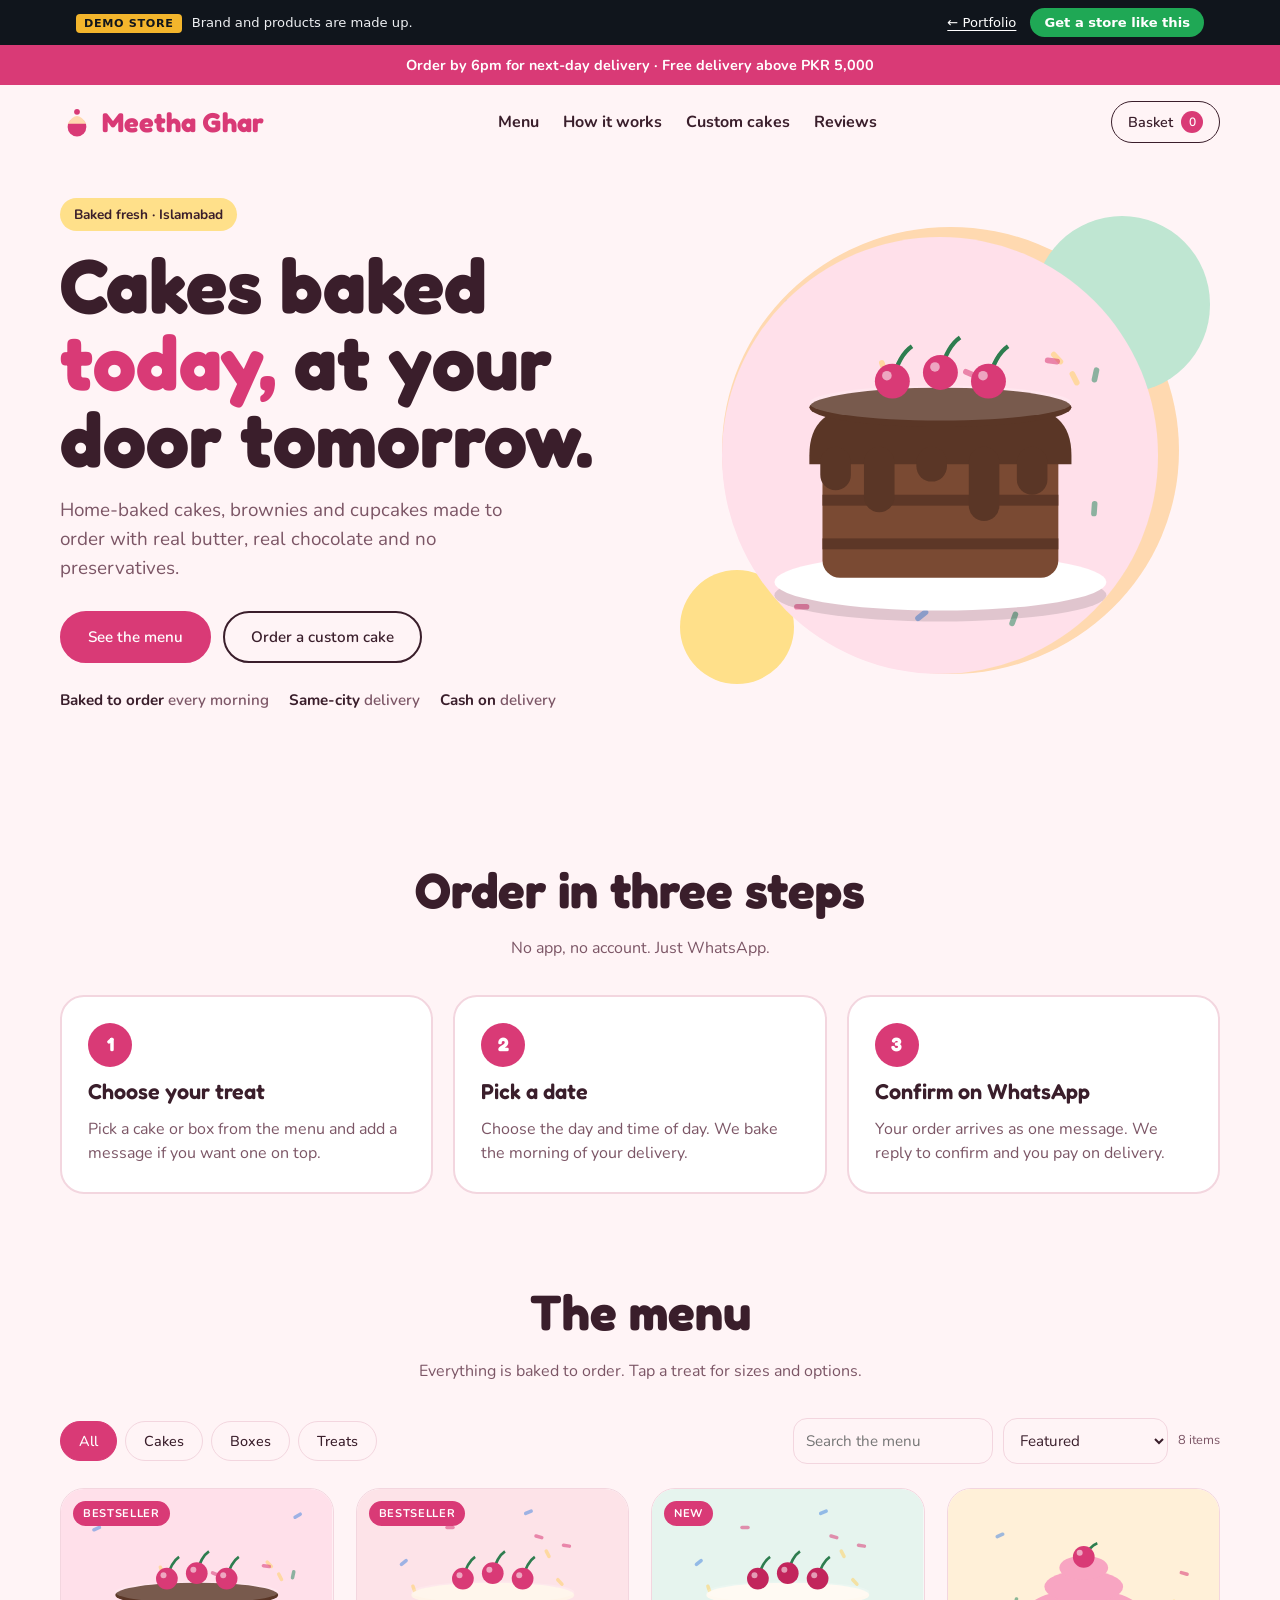
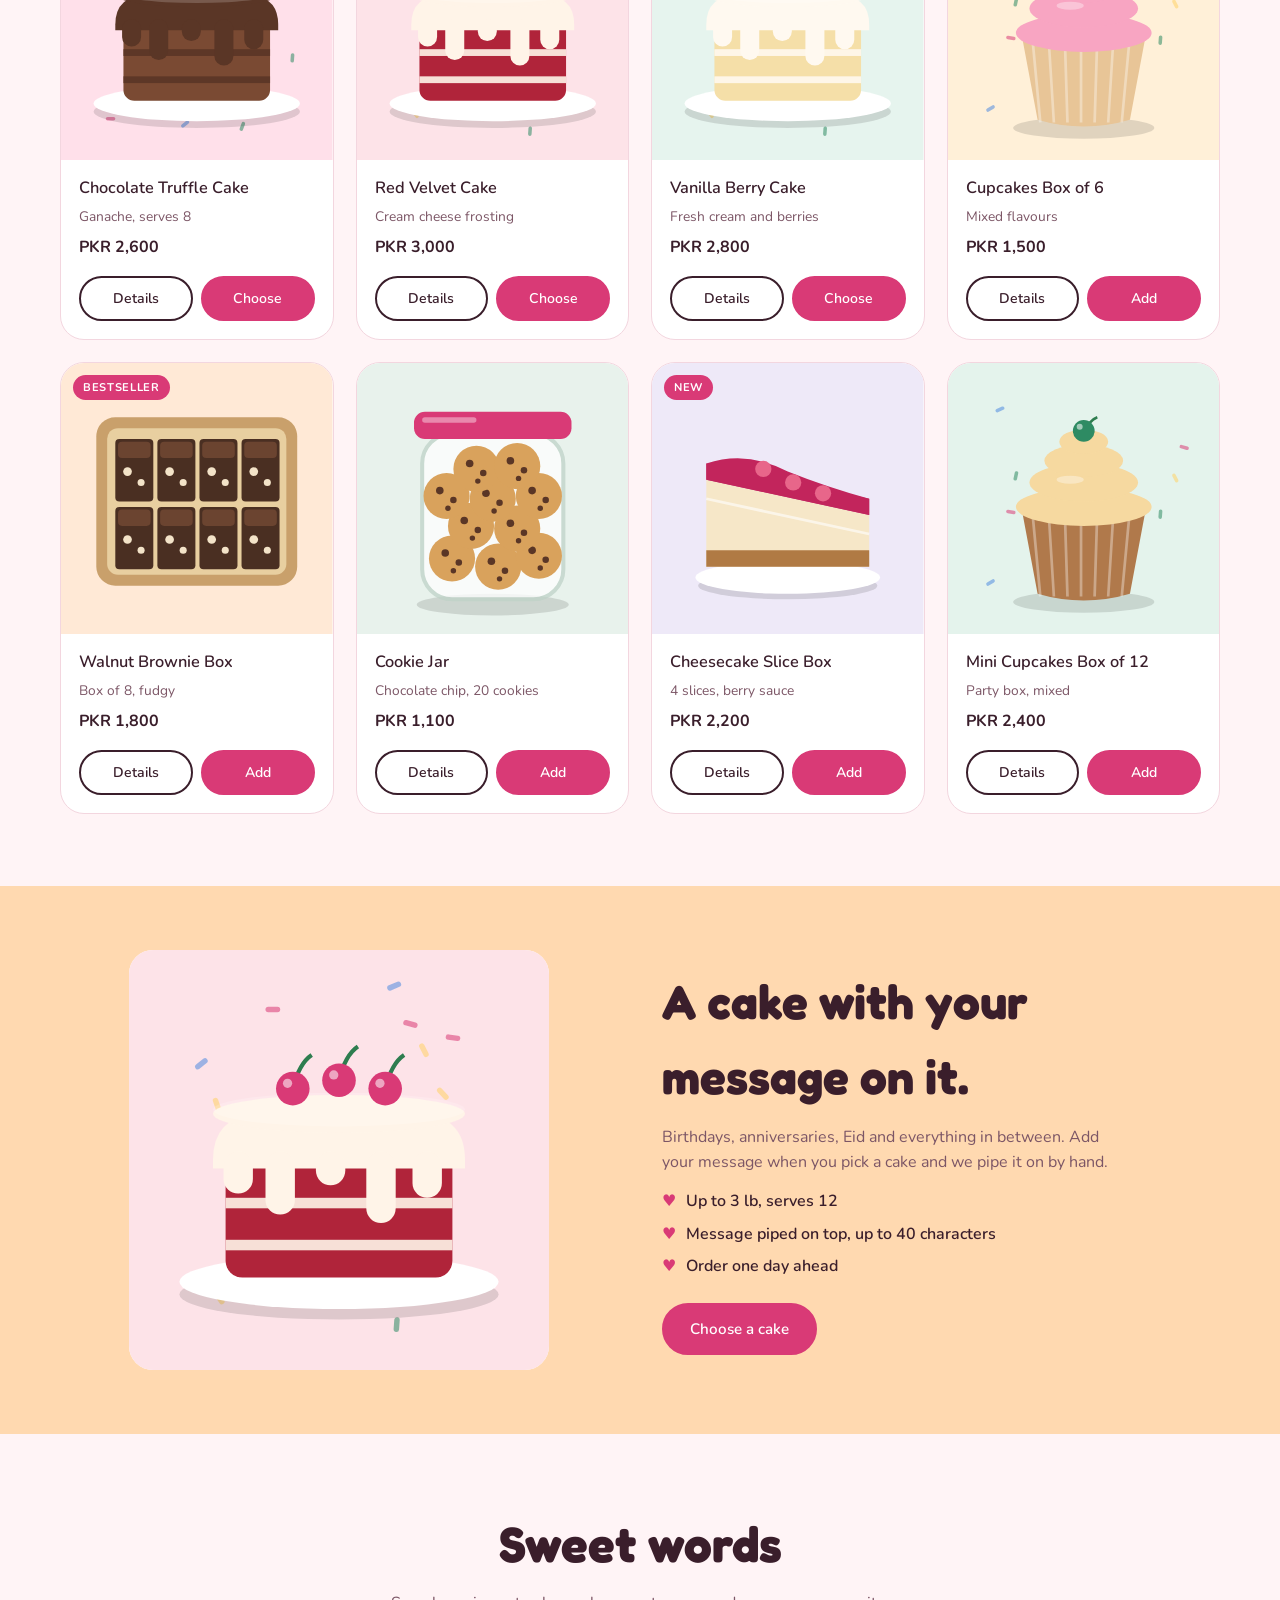
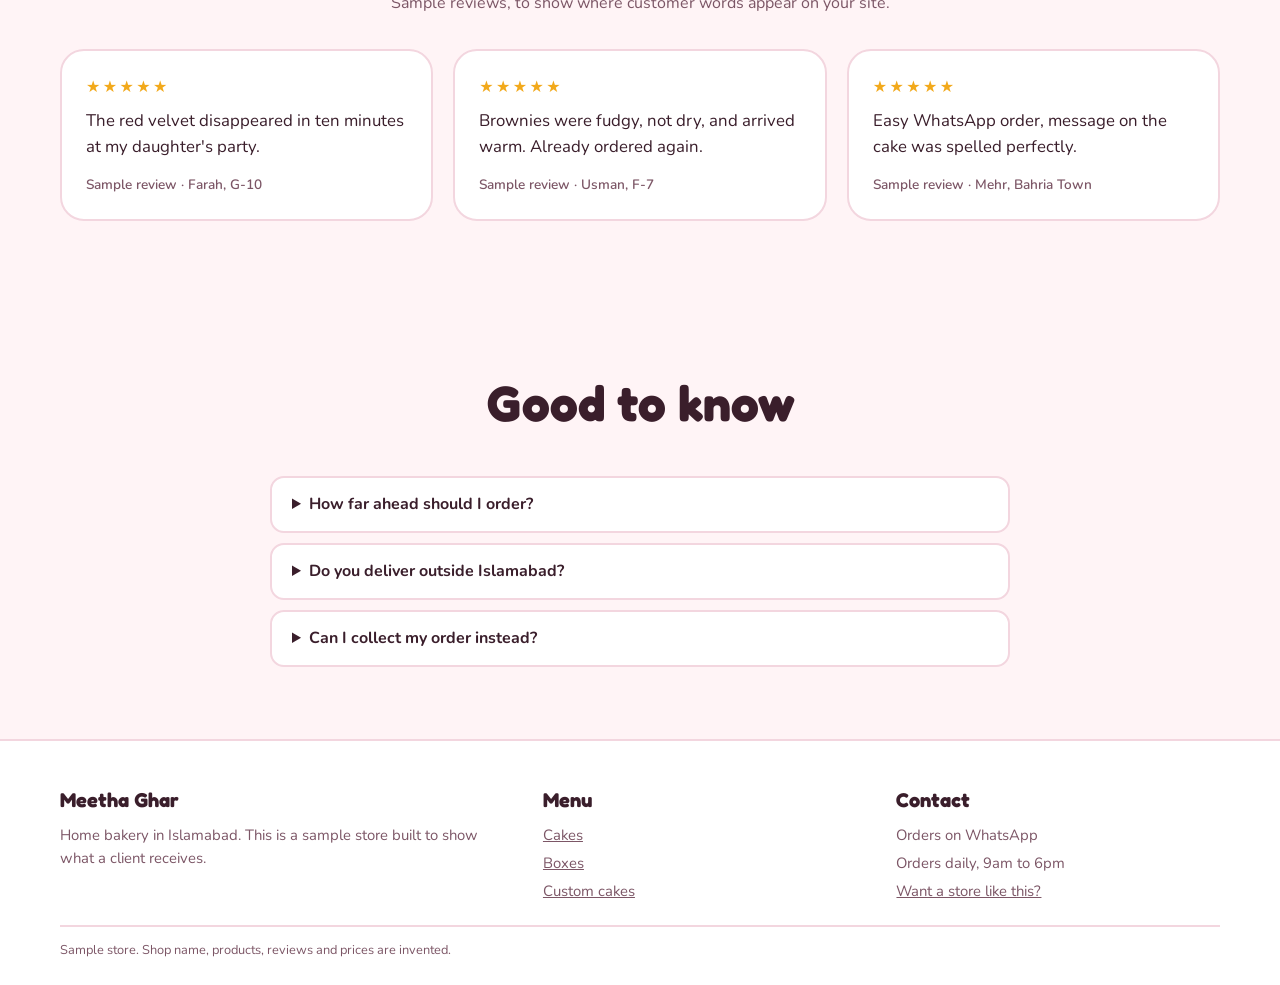
==== meetha-ghar.html @ 7619f39b "add these files" ====
<!doctype html>
<html lang="en">
<head>
<meta charset="utf-8">
<meta name="viewport" content="width=device-width, initial-scale=1, viewport-fit=cover">
<title>Meetha Ghar | Demo store</title>
<link rel="icon" type="image/svg+xml" href="data:image/svg+xml,%3Csvg xmlns='http://www.w3.org/2000/svg' viewBox='0 0 64 64'%3E%3Crect width='64' height='64' rx='32' fill='%23D93A76'/%3E%3Ctext x='32' y='47' text-anchor='middle' font-family='Trebuchet MS,Arial,sans-serif' font-size='44' font-weight='bold' fill='%23FFFFFF'%3EM%3C/text%3E%3Ccircle cx='48' cy='15' r='6' fill='%23FFE08A'/%3E%3C/svg%3E">
<link rel="preconnect" href="https://fonts.googleapis.com">
<link rel="preconnect" href="https://fonts.gstatic.com" crossorigin>
<link rel="stylesheet" href="https://fonts.googleapis.com/css2?family=Fredoka:wght@500;600;700&family=Nunito:wght@400;600;700&display=swap">
<style>
/* Layout: playful home-bakery site. Soft blobs behind a big illustrated cake, a three-step ordering strip, menu grid, custom-cake band, reviews. Everything rounded. */
:root{
  --bg:#FFF4F6;--surface:#FFFFFF;--ink:#3A1E2B;--muted:#7C5666;--line:#F3D6DF;--accent:#D93A76;--on-accent:#FFFFFF;
  --peach:#FFD9B0;--mint:#BFE6D2;--sun:#FFE08A;
  --radius:24px;--radius-btn:999px;--radius-in:14px;
  --font-display:"Fredoka","Trebuchet MS",system-ui,sans-serif;--font-body:"Nunito","Segoe UI",system-ui,sans-serif;
}
@media(prefers-color-scheme:dark){:root:not([data-theme="light"]){--bg:#1D1117;--surface:#2A1922;--ink:#FBEAF0;--muted:#C9A3B2;--line:#442B37;--accent:#FF6FA0;--on-accent:#2A0E1A;--peach:#4A3326;--mint:#24443A;--sun:#4C4220;color-scheme:dark}}
:root[data-theme="dark"]{--bg:#1D1117;--surface:#2A1922;--ink:#FBEAF0;--muted:#C9A3B2;--line:#442B37;--accent:#FF6FA0;--on-accent:#2A0E1A;--peach:#4A3326;--mint:#24443A;--sun:#4C4220;color-scheme:dark}
*{box-sizing:border-box}
html{scroll-behavior:smooth}
body{margin:0;background:var(--bg);color:var(--ink);font-family:var(--font-body);font-size:16px;line-height:1.55;padding-block:0}
.pad{padding-left:max(16px,env(safe-area-inset-left,0px));padding-right:max(16px,env(safe-area-inset-right,0px))}
.wrap{max-width:1160px;margin:0 auto}
a{color:inherit}
button{font-family:inherit}
h1,h2,h3,h4,p{margin:0}
h1,h2,h3{font-family:var(--font-display);text-wrap:balance}
:focus-visible{outline:3px solid var(--accent);outline-offset:2px}
.btn{display:inline-flex;align-items:center;justify-content:center;gap:8px;padding:14px 26px;border-radius:var(--radius-btn);background:var(--accent);color:var(--on-accent);border:2px solid var(--accent);font:600 .95rem var(--font-body);cursor:pointer;text-decoration:none;transition:transform .15s,filter .15s;text-align:center}
.btn:hover{transform:translateY(-2px);filter:brightness(1.08)}
.btn.ghost{background:transparent;color:var(--ink);border-color:var(--ink)}
.btn[aria-disabled=true]{opacity:.45;pointer-events:none}
.cartbtn{position:relative;display:inline-flex;align-items:center;gap:8px;background:transparent;color:var(--ink);border:1.5px solid var(--ink);border-radius:var(--radius-btn);padding:9px 16px;font:600 .9rem var(--font-body);cursor:pointer}
.cartbtn .cartcount{background:var(--accent);color:var(--on-accent);border-radius:999px;min-width:22px;height:22px;display:inline-grid;place-items:center;font-size:.75rem;padding:0 6px}
.toolbar{display:flex;gap:14px;flex-wrap:wrap;align-items:center;justify-content:space-between;margin-bottom:24px}
.chips{display:flex;gap:8px;flex-wrap:wrap}
.chip{padding:9px 18px;border-radius:999px;border:1px solid var(--line);background:transparent;color:var(--ink);cursor:pointer;font-size:.9rem;font-weight:500}
.chip[aria-pressed=true]{background:var(--accent);color:var(--on-accent);border-color:var(--accent)}
.tools{display:flex;gap:10px;flex-wrap:wrap}
.tools input,.tools select,.field input,.field textarea,.field select{font:400 .95rem var(--font-body);padding:11px 12px;border:1px solid var(--line);border-radius:var(--radius-in);background:var(--bg);color:var(--ink);width:100%}
.tools input{width:200px;max-width:100%}.tools select{width:auto}
.grid{display:grid;grid-template-columns:repeat(auto-fill,minmax(235px,1fr));gap:22px}
.card{background:var(--surface);border:1px solid var(--line);border-radius:var(--radius);overflow:hidden;display:flex;flex-direction:column;min-width:0;transition:transform .2s,box-shadow .2s;position:relative}
.card:hover{transform:translateY(-4px);box-shadow:0 20px 38px -24px rgba(0,0,0,.55)}
.card .art{display:block;width:100%;aspect-ratio:1/1;border:0;padding:0;background:none;cursor:pointer;overflow:hidden}
.card .art svg{display:block;width:100%;height:100%;transition:transform .35s}
.card:hover .art svg{transform:scale(1.04)}
.card .tag{position:absolute;top:12px;left:12px;background:var(--accent);color:var(--on-accent);font-size:.7rem;font-weight:700;letter-spacing:.06em;text-transform:uppercase;padding:4px 10px;border-radius:999px}
.card .info{padding:16px 18px 18px;display:grid;gap:4px;flex:1;align-content:start}
.card .nm{font-weight:600;font-size:1.02rem}
.card .ds{color:var(--muted);font-size:.86rem}
.card .pr{font-weight:700;margin-top:4px}
.card .acts{display:flex;gap:8px;margin-top:12px}
.card .acts .btn{padding:11px 12px;font-size:.88rem;flex:1}
.noresult{grid-column:1/-1;padding:40px 0;color:var(--muted);text-align:center}
#backdrop{position:fixed;inset:0;background:rgba(0,0,0,.6);opacity:0;pointer-events:none;transition:opacity .2s;z-index:50}
#backdrop.open{opacity:1;pointer-events:auto}
#drawer{position:fixed;top:0;right:0;bottom:0;width:min(450px,100%);background:var(--surface);color:var(--ink);transform:translateX(105%);transition:transform .28s,visibility 0s linear .28s;z-index:60;display:flex;flex-direction:column;padding-top:env(safe-area-inset-top,0px);padding-bottom:env(safe-area-inset-bottom,0px);padding-right:env(safe-area-inset-right,0px);visibility:hidden}
#drawer.open{transform:none;visibility:visible;transition:transform .28s,visibility 0s;box-shadow:-20px 0 50px -20px rgba(0,0,0,.5)}
.dhead{display:flex;justify-content:space-between;align-items:center;padding:18px 22px;border-bottom:1px solid var(--line)}
.dhead h2{font-size:1.4rem}
.x{width:38px;height:38px;border-radius:50%;border:1px solid var(--line);background:transparent;color:var(--ink);font-size:1.3rem;line-height:1;cursor:pointer}
.dbody{flex:1;overflow:auto;padding:18px 22px;display:grid;gap:16px;align-content:start}
.ln{display:grid;grid-template-columns:64px 1fr auto;gap:12px;align-items:center}
.ln .th{width:64px;height:64px;border-radius:var(--radius-in);overflow:hidden}
.ln .th svg{width:100%;height:100%;display:block}
.ln .t{font-weight:600;font-size:.95rem}
.ln .o{color:var(--muted);font-size:.8rem}
.ln .pp{font-weight:700;font-size:.92rem;text-align:right}
.qty{display:inline-flex;align-items:center;gap:8px;margin-top:6px}
.qty button{width:28px;height:28px;border-radius:50%;border:1px solid var(--line);background:transparent;color:var(--ink);cursor:pointer;font-weight:700}
.rm{background:none;border:0;color:var(--muted);font-size:.78rem;cursor:pointer;text-decoration:underline;margin-top:4px;padding:0}
.emptycart{color:var(--muted);padding:20px 0}
.sums{border-top:1px solid var(--line);padding-top:12px;display:grid;gap:6px;font-size:.95rem}
.sums div{display:flex;justify-content:space-between}
.sums .tot{font-weight:700;font-size:1.1rem;border-top:1px solid var(--line);padding-top:8px;margin-top:4px}
#co{display:grid;gap:12px}
.field{display:grid;gap:4px}
.field label{font-size:.8rem;color:var(--muted)}
details.slipbox{border:1px dashed var(--line);border-radius:var(--radius-in);padding:10px 12px}
details.slipbox summary{cursor:pointer;font-size:.88rem;font-weight:600}
details.slipbox pre{margin:10px 0 0;white-space:pre-wrap;overflow-wrap:anywhere;font:.8rem/1.6 ui-monospace,Menlo,Consolas,monospace;color:var(--muted)}
.dfoot{padding:14px 22px 20px;border-top:1px solid var(--line);display:grid;gap:8px}
.hint{font-size:.8rem;color:var(--muted)}
#modal{position:fixed;inset:0;display:none;place-items:center;z-index:70;padding:16px}
#modal.open{display:grid}
.mbox{background:var(--surface);color:var(--ink);border-radius:var(--radius);max-width:880px;width:100%;max-height:92vh;overflow:auto;display:grid;grid-template-columns:1fr 1fr;position:relative}
.mbox .mart{aspect-ratio:1/1;max-width:100%}
.mbox .mart svg{display:block;width:100%;height:100%}
.mbox .mtxt{padding:30px 28px;display:grid;gap:14px;align-content:start;min-width:0}
.mbox h3{font-size:1.8rem;line-height:1.1}
.mbox .mp{font-size:1.4rem;font-weight:700}
.mbox .md{color:var(--muted)}
.mbox ul{margin:0;padding-left:18px;color:var(--muted);font-size:.92rem;display:grid;gap:4px}
.mbox .mx{position:absolute;top:12px;right:12px;background:var(--surface)}
.mq{display:flex;gap:12px;align-items:center}
@media(max-width:720px){.mbox{grid-template-columns:1fr}.mbox .mtxt{padding:22px 20px}}
#toast{position:fixed;left:50%;bottom:calc(22px + env(safe-area-inset-bottom,0px));transform:translate(-50%,20px);background:var(--ink);color:var(--bg);padding:11px 20px;border-radius:999px;opacity:0;transition:.25s;z-index:80;pointer-events:none;font-size:.92rem;max-width:90vw;text-align:center}
#toast.show{opacity:1;transform:translate(-50%,0)}
@media(prefers-reduced-motion:reduce){*{transition:none!important;scroll-behavior:auto!important}}
@media(max-width:640px){
.hide-m{display:none!important}
.sec{padding-block:36px!important}
.grid{grid-template-columns:repeat(2,1fr);gap:12px}
.card .ds{display:none}
.card .info{padding:10px 12px 12px}
.card .nm{font-size:.92rem}
.card .pr{font-size:.92rem}
.card .acts .btn.ghost{display:none}
.card .acts{margin-top:8px}
.card .acts .btn{padding:9px;font-size:.85rem}
.card .tag{top:8px;left:8px;font-size:.62rem;padding:3px 8px}
.toolbar{margin-bottom:16px;gap:10px}
.tools{width:100%}.tools input{flex:1;width:auto}.tools select{max-width:46%}.tools #rcount{display:none}
.chips{flex-wrap:nowrap;overflow-x:auto;max-width:100%;padding-bottom:4px}
.chip{white-space:nowrap;padding:8px 14px}
.cartbtn{padding:8px 12px}
}
/* ---- v2 additions ---- */
.demobar{background:#10151C;color:#EDEFF2;font:500 .82rem/1.3 system-ui,-apple-system,"Segoe UI",sans-serif}
.demobar .in{max-width:1160px;margin:0 auto;display:flex;gap:8px 16px;align-items:center;justify-content:space-between;padding:8px max(16px,env(safe-area-inset-right,0px)) 8px max(16px,env(safe-area-inset-left,0px))}
.demobar b{letter-spacing:.06em;text-transform:uppercase;font-size:.7rem;background:#F3B52C;color:#10151C;padding:3px 8px;border-radius:4px;margin-right:10px}
.demobar .r{display:flex;gap:14px;align-items:center}
.demobar a{color:#fff;text-underline-offset:3px;white-space:nowrap}
.demobar a.get{background:#1FA855;text-decoration:none;padding:6px 14px;border-radius:999px;font-weight:700}
.opts{display:flex;flex-wrap:wrap;gap:8px}
.opt{padding:9px 14px;border-radius:var(--radius-btn,999px);border:1.5px solid var(--line);background:transparent;color:var(--ink);cursor:pointer;font:600 .9rem var(--font-body);display:inline-flex;flex-direction:column;align-items:flex-start;line-height:1.25;text-align:left}
.opt small{font-weight:500;color:var(--muted);font-size:.74rem}
.opt[aria-checked=true]{border-color:var(--accent);background:var(--accent);color:var(--on-accent)}
.opt[aria-checked=true] small{color:inherit;opacity:.85}
.fl{font-size:.8rem;color:var(--muted);display:block;margin-bottom:6px}
.prog{font-size:.85rem;color:var(--muted);margin:0}
.prog b{color:var(--ink)}
.obar{display:none;position:fixed;left:0;right:0;bottom:0;z-index:40;align-items:center;justify-content:space-between;gap:12px;padding:14px max(16px,env(safe-area-inset-right,0px)) calc(14px + env(safe-area-inset-bottom,0px)) max(16px,env(safe-area-inset-left,0px));background:var(--accent);color:var(--on-accent);border:0;font:700 1rem var(--font-body);cursor:pointer;box-shadow:0 -10px 30px -12px rgba(0,0,0,.45)}
body.ov-open .obar{display:none!important}
.dfoot .btn.ghost{padding:11px}
@media(max-width:900px){.obar.on{display:flex}body.has-bar{padding-bottom:calc(74px + env(safe-area-inset-bottom,0px))}}
@media(max-width:720px){#modal{align-items:end;padding:0}.mbox{border-radius:var(--radius) var(--radius) 0 0;max-height:92vh}.mbox .mart{aspect-ratio:16/10;overflow:hidden}.mbox h3{font-size:1.5rem}.demobar{font-size:.78rem}.demobar b{margin-right:0}}

.promo{background:var(--accent);color:var(--on-accent);text-align:center;font-weight:700;font-size:.9rem;padding:9px 12px}
.top{display:flex;justify-content:space-between;align-items:center;gap:16px;padding-block:16px;flex-wrap:wrap}
.logo{font-family:var(--font-display);font-weight:700;font-size:1.7rem;color:var(--accent);display:flex;align-items:center;gap:8px}
.logo svg{width:34px;height:34px}
.top nav{display:flex;gap:24px;font-weight:700}
.top nav a{text-decoration:none}.top nav a:hover{color:var(--accent)}
.hero{display:grid;grid-template-columns:1fr 1fr;gap:40px;align-items:center;padding-block:36px 64px}
.hero>*{min-width:0}
.badge{display:inline-block;background:var(--sun);color:#3A1E2B;font-weight:700;font-size:.85rem;padding:6px 14px;border-radius:999px}
.hero h1{font-size:clamp(2.6rem,6.6vw,4.8rem);line-height:1;font-weight:700;margin:16px 0 18px}
.hero h1 span{color:var(--accent)}
.hero p.lead{font-size:1.18rem;color:var(--muted);max-width:44ch}
.hero .cta{display:flex;gap:12px;flex-wrap:wrap;margin-top:28px}
.hero .meta{display:flex;gap:20px;flex-wrap:wrap;margin-top:26px;color:var(--muted);font-weight:600;font-size:.95rem}
.hero .meta b{color:var(--ink)}
.stage{position:relative;aspect-ratio:1/1;max-width:520px;margin-inline:auto;width:100%}
.stage .blob{position:absolute;border-radius:50%}
.stage .b1{inset:6% 4% 8% 8%;background:var(--peach)}
.stage .b2{width:34%;height:34%;right:-2%;top:4%;background:var(--mint)}
.stage .b3{width:22%;height:22%;left:0;bottom:6%;background:var(--sun)}
.stage .cake{position:absolute;inset:8%;border-radius:50%;overflow:hidden}
.stage .cake svg{width:100%;height:100%;display:block}
.steps{display:grid;grid-template-columns:repeat(3,1fr);gap:20px}
.step{background:var(--surface);border:2px solid var(--line);border-radius:var(--radius);padding:26px;display:grid;gap:8px;align-content:start}
.step .n{width:44px;height:44px;border-radius:50%;background:var(--accent);color:var(--on-accent);display:grid;place-items:center;font-family:var(--font-display);font-weight:700;font-size:1.2rem}
.step h3{font-size:1.35rem;font-weight:600}.step p{color:var(--muted)}
.sec{padding-block:72px}
.hd{text-align:center;margin-bottom:34px}
.hd h2{font-size:clamp(2rem,4.6vw,3.1rem);font-weight:700}
.hd p{color:var(--muted);margin-top:8px}
.custom{background:var(--peach)}
.custom .wrap{display:grid;grid-template-columns:1fr 1fr;gap:44px;align-items:center;padding-block:64px}
.custom .wrap>*{min-width:0}
.custom .pic{border-radius:var(--radius);overflow:hidden;aspect-ratio:1/1;max-width:420px;background:var(--surface);justify-self:center;width:100%}
.custom .pic svg{width:100%;height:100%;display:block}
.custom h2{font-size:clamp(2rem,4.4vw,3rem);font-weight:700;margin-bottom:12px}
.custom p{color:var(--muted);margin-bottom:10px;max-width:46ch}
.custom ul{list-style:none;padding:0;margin:14px 0 24px;display:grid;gap:8px;font-weight:600}
.custom li::before{content:"\2665";color:var(--accent);margin-right:10px}
.rev{display:grid;grid-template-columns:repeat(3,1fr);gap:20px}
.rev figure{margin:0;background:var(--surface);border:2px solid var(--line);border-radius:var(--radius);padding:24px}
.rev .st{color:#F2A91B;letter-spacing:.15em;margin-bottom:8px}
.rev blockquote{margin:0 0 14px;font-size:1.05rem}
.rev figcaption{font-size:.85rem;color:var(--muted);font-weight:600}
.faq{max-width:740px;margin-inline:auto;display:grid;gap:10px}
details.q{background:var(--surface);border:2px solid var(--line);border-radius:var(--radius-in);padding:14px 20px}
details.q summary{cursor:pointer;font-weight:700}
details.q p{color:var(--muted);margin-top:8px}
footer{background:var(--surface);border-top:2px solid var(--line);padding-block:44px 24px;color:var(--muted);font-size:.93rem}
footer .g{display:grid;grid-template-columns:1.4fr 1fr 1fr;gap:30px;margin-bottom:22px}
footer h4{font-family:var(--font-display);font-size:1.25rem;color:var(--ink);margin-bottom:8px}
footer ul{list-style:none;padding:0;margin:0;display:grid;gap:5px}
footer .tiny{font-size:.8rem;border-top:2px solid var(--line);padding-top:14px}
@media(max-width:900px){.hero,.custom .wrap{grid-template-columns:1fr}.steps,.rev,footer .g{grid-template-columns:1fr}.top nav{display:none}}
/*MOBILE*/@media(max-width:640px){.hero{padding-block:12px 28px;gap:18px}.hero h1{font-size:2.6rem;margin:12px 0 16px}.stage{max-width:280px}.hd{margin-bottom:20px}.hd h2{font-size:1.8rem}.hd p{display:none}.promo{font-size:.78rem}.top{padding-block:10px}footer{padding-block:22px}}
</style>
</head>
<body>
<div class="demobar"><div class="in"><span><b>Demo store</b><span class="hide-m">Brand and products are made up.</span></span><span class="r"><a href="index.html">&larr; Portfolio</a><a class="get" href="https://wa.me/923293997234?text=Assalam%20o%20Alaikum%20Subash%2C%20I%20saw%20your%20demo%20store.%20I%20want%20an%20order-ready%20store." target="_blank" rel="noopener">Get a store like this</a></span></div></div>
<div class="promo pad">Order by 6pm for next-day delivery &middot; Free delivery above PKR 5,000</div>
<header class="pad"><div class="wrap top">
  <div class="logo"><svg viewBox="0 0 40 40" aria-hidden="true"><circle cx="20" cy="26" r="11" fill="#D93A76"/><path d="M9 22 Q20 4 31 22 Z" fill="#FFD9B0"/><circle cx="20" cy="8" r="3.4" fill="#D93A76"/></svg>Meetha Ghar</div>
  <nav aria-label="Main"><a href="#menu">Menu</a><a href="#how">How it works</a><a href="#custom">Custom cakes</a><a href="#reviews">Reviews</a></nav>
  <button class="cartbtn" type="button" data-cart-open>Basket <span class="cartcount">0</span></button>
</div></header>

<div class="pad"><div class="wrap hero">
  <div>
    <span class="badge">Baked fresh &middot; Islamabad</span>
    <h1>Cakes baked <span>today,</span> at your door tomorrow.</h1>
    <p class="lead hide-m">Home-baked cakes, brownies and cupcakes made to order with real butter, real chocolate and no preservatives.</p>
    <div class="cta"><a class="btn" href="#menu">See the menu</a><a class="btn ghost hide-m" href="#custom">Order a custom cake</a></div>
    <div class="meta hide-m"><span><b>Baked to order</b> every morning</span><span><b>Same-city</b> delivery</span><span><b>Cash on</b> delivery</span></div>
  </div>
  <div class="stage" aria-hidden="true"><div class="blob b1"></div><div class="blob b2"></div><div class="blob b3"></div><div class="cake" id="heroArt"></div></div>
</div></div>

<section class="sec pad hide-m" id="how"><div class="wrap">
  <div class="hd"><h2>Order in three steps</h2><p>No app, no account. Just WhatsApp.</p></div>
  <div class="steps">
    <div class="step"><div class="n">1</div><h3>Choose your treat</h3><p>Pick a cake or box from the menu and add a message if you want one on top.</p></div>
    <div class="step"><div class="n">2</div><h3>Pick a date</h3><p>Choose the day and time of day. We bake the morning of your delivery.</p></div>
    <div class="step"><div class="n">3</div><h3>Confirm on WhatsApp</h3><p>Your order arrives as one message. We reply to confirm and you pay on delivery.</p></div>
  </div>
</div></section>

<section class="sec pad" id="menu" style="padding-top:8px"><div class="wrap">
  <div class="hd"><h2>The menu</h2><p>Everything is baked to order. Tap a treat for sizes and options.</p></div>
  <div class="toolbar">
    <div class="chips" id="cats" role="group" aria-label="Categories"></div>
    <div class="tools"><input id="q" type="search" placeholder="Search the menu" aria-label="Search"><select id="sort" aria-label="Sort"><option value="featured">Featured</option><option value="low">Price: low to high</option><option value="high">Price: high to low</option><option value="name">Name</option></select><span id="rcount" class="hint" style="align-self:center"></span></div>
  </div>
  <div class="grid" id="grid"></div>
</div></section>

<div class="custom pad hide-m" id="custom"><div class="wrap">
  <div class="pic" id="customArt" aria-hidden="true"></div>
  <div>
    <h2>A cake with your message on it.</h2>
    <p>Birthdays, anniversaries, Eid and everything in between. Add your message when you pick a cake and we pipe it on by hand.</p>
    <ul><li>Up to 3 lb, serves 12</li><li>Message piped on top, up to 40 characters</li><li>Order one day ahead</li></ul>
    <button class="btn" type="button" data-filter="Cakes">Choose a cake</button>
  </div>
</div></div>

<section class="sec pad hide-m" id="reviews"><div class="wrap">
  <div class="hd"><h2>Sweet words</h2><p>Sample reviews, to show where customer words appear on your site.</p></div>
  <div class="rev">
    <figure><div class="st" aria-label="5 stars">&#9733;&#9733;&#9733;&#9733;&#9733;</div><blockquote>The red velvet disappeared in ten minutes at my daughter's party.</blockquote><figcaption>Sample review &middot; Farah, G-10</figcaption></figure>
    <figure><div class="st" aria-label="5 stars">&#9733;&#9733;&#9733;&#9733;&#9733;</div><blockquote>Brownies were fudgy, not dry, and arrived warm. Already ordered again.</blockquote><figcaption>Sample review &middot; Usman, F-7</figcaption></figure>
    <figure><div class="st" aria-label="5 stars">&#9733;&#9733;&#9733;&#9733;&#9733;</div><blockquote>Easy WhatsApp order, message on the cake was spelled perfectly.</blockquote><figcaption>Sample review &middot; Mehr, Bahria Town</figcaption></figure>
  </div>
</div></section>

<section class="sec pad hide-m"><div class="wrap">
  <div class="hd"><h2>Good to know</h2></div>
  <div class="faq">
    <details class="q"><summary>How far ahead should I order?</summary><p>One day ahead for everything on the menu. Custom messages and 3 lb cakes are best ordered two days ahead.</p></details>
    <details class="q"><summary>Do you deliver outside Islamabad?</summary><p>This sample bakery delivers within the city. Your own store can list the areas you cover.</p></details>
    <details class="q"><summary>Can I collect my order instead?</summary><p>Yes. Choose a time slot at checkout and write "pick-up" in your address.</p></details>
  </div>
</div></section>

<footer class="pad"><div class="wrap">
  <div class="g hide-m">
    <div><h4>Meetha Ghar</h4><p>Home bakery in Islamabad. This is a sample store built to show what a client receives.</p></div>
    <div><h4>Menu</h4><ul><li><a href="#menu">Cakes</a></li><li><a href="#menu">Boxes</a></li><li><a href="#custom">Custom cakes</a></li></ul></div>
    <div><h4>Contact</h4><ul><li>Orders on WhatsApp</li><li>Orders daily, 9am to 6pm</li><li><a href="index.html">Want a store like this?</a></li></ul></div>
  </div>
  <p class="tiny">Sample store. Shop name, products, reviews and prices are invented.</p>
</div></footer>

<script>
var SHOP = {
  name: "Meetha Ghar", pre: "MG", cur: "PKR", wa: "923293997234", sheet: "https://script.google.com/macros/s/AKfycby32xlEM5TTTcPvf2_DS7FSCnjM9TlTTdYM8v_VHYBUdrWShXa66M9qAwtlhDIrZPawCg/exec", /* paste your Google Apps Script web app URL between the quotes */ freeOver: 5000, fee: 200,
  cats: ["All", "Cakes", "Boxes", "Treats"],
  fields: [{ id: "date", label: "Delivery date", type: "date", req: true }, { id: "slot", label: "Time of day", type: "select", choices: ["Morning", "Afternoon", "Evening"] }],
  products: [
    { id: "b1", n: "Chocolate Truffle Cake", d: "Ganache, serves 8", p: 2600, cat: "Cakes", tag: "Bestseller", art: { k: "cake", c: ["#5A3626", "#7A4A33", "#D93A76", "#FFE0EA"] }, long: "Three layers of moist chocolate sponge, filled and covered in dark chocolate ganache.", points: ["2 lb serves 8, 3 lb serves 12", "Baked the morning of delivery", "Contains egg, wheat and milk"], opts: [{ key: "size", label: "Size", type: "select", choices: [{ v: "2 lb" }, { v: "3 lb", extra: 1200 }] }, { key: "msg", label: "Message on cake (optional)", short: "Message", type: "text", ph: "Happy Birthday Sara", max: 40 }] },
    { id: "b2", n: "Red Velvet Cake", d: "Cream cheese frosting", p: 3000, cat: "Cakes", tag: "Bestseller", art: { k: "cake", c: ["#FFF4E8", "#B0243A", "#D93A76", "#FDE3E8"] }, long: "Classic red velvet sponge with a tangy cream cheese frosting.", points: ["2 lb serves 8, 3 lb serves 12", "Cream cheese frosting", "Contains egg, wheat and milk"], opts: [{ key: "size", label: "Size", type: "select", choices: [{ v: "2 lb" }, { v: "3 lb", extra: 1400 }] }, { key: "msg", label: "Message on cake (optional)", short: "Message", type: "text", ph: "Congratulations", max: 40 }] },
    { id: "b3", n: "Vanilla Berry Cake", d: "Fresh cream and berries", p: 2800, cat: "Cakes", tag: "New", art: { k: "cake", c: ["#FFF9F0", "#F5DFA8", "#C2255C", "#E6F4EE"] }, long: "Light vanilla sponge layered with fresh cream and a berry compote.", points: ["2 lb serves 8, 3 lb serves 12", "Fresh cream, best eaten within 2 days", "Contains egg, wheat and milk"], opts: [{ key: "size", label: "Size", type: "select", choices: [{ v: "2 lb" }, { v: "3 lb", extra: 1200 }] }, { key: "msg", label: "Message on cake (optional)", short: "Message", type: "text", ph: "Happy Anniversary", max: 40 }] },
    { id: "b4", n: "Cupcakes Box of 6", d: "Mixed flavours", p: 1500, cat: "Boxes", art: { k: "cupcake", c: ["#F8A5C2", "#E8C597", "#D93A76", "#FFF0D8"] }, long: "Six cupcakes in vanilla, chocolate and strawberry, topped with buttercream swirls.", points: ["Box of 6", "Mixed flavours", "Contains egg, wheat and milk"] },
    { id: "b5", n: "Walnut Brownie Box", d: "Box of 8, fudgy", p: 1800, cat: "Boxes", tag: "Bestseller", art: { k: "brownies", c: ["#4A2F22", "#6B4430", "#F3E3C8", "#FFE9D6"] }, long: "Fudgy chocolate brownies with crunchy walnuts, cut into eight squares.", points: ["Box of 8", "Contains walnuts, egg, wheat and milk", "Best within 4 days"] },
    { id: "b6", n: "Cookie Jar", d: "Chocolate chip, 20 cookies", p: 1100, cat: "Treats", art: { k: "jar", c: ["#D9A25C", "#5A3626", "#D93A76", "#E8F2EC"] }, long: "A glass jar of twenty chocolate chip cookies, crisp at the edge and soft in the middle.", points: ["20 cookies", "Reusable jar", "Contains egg, wheat and milk"] },
    { id: "b7", n: "Cheesecake Slice Box", d: "4 slices, berry sauce", p: 2200, cat: "Treats", tag: "New", art: { k: "slice", c: ["#F6E7C8", "#C2255C", "#B07A44", "#EEE9F8"] }, long: "Four slices of baked cheesecake on a biscuit base with berry sauce on the side.", points: ["4 slices", "Berry sauce included", "Keep refrigerated"] },
    { id: "b8", n: "Mini Cupcakes Box of 12", d: "Party box, mixed", p: 2400, cat: "Boxes", art: { k: "cupcake", c: ["#F6D9A0", "#B0794B", "#2E8B63", "#E4F3EC"] }, long: "Twelve mini cupcakes in two flavours, a good size for parties and office treats.", points: ["Box of 12", "Two flavours", "Contains egg, wheat and milk"] }
  ]
};

var ART = (function () {
  var u = 0;
  function wrap(inner, label, bg) { return '<svg viewBox="0 0 200 200" role="img" aria-label="' + label + '" xmlns="http://www.w3.org/2000/svg" preserveAspectRatio="xMidYMid slice"><rect width="200" height="200" fill="' + bg + '"/>' + inner + "</svg>"; }
  function sprinkles(n, seed) {
    var o = "", cols = ["#D93A76", "#FFD166", "#2E8B63", "#4F8BE0"], i, s = seed;
    for (i = 0; i < n; i++) { s = (s * 9301 + 49297) % 233280; var x = 20 + (s / 233280) * 160; s = (s * 9301 + 49297) % 233280; var y = 14 + (s / 233280) * 172; o += '<rect x="' + x.toFixed(0) + '" y="' + y.toFixed(0) + '" width="7" height="2.6" rx="1.3" fill="' + cols[i % 4] + '" opacity=".55" transform="rotate(' + ((i * 47) % 180) + " " + x.toFixed(0) + " " + y.toFixed(0) + ')"/>'; }
    return o;
  }
  var A = {};
  A.cake = function (c, l) {
    var fr = c[0], sp = c[1], ac = c[2], bg = c[3], o = sprinkles(14, c[0].charCodeAt(2) + 7);
    o += '<ellipse cx="100" cy="164" rx="76" ry="12" fill="#000" opacity=".12"/><ellipse cx="100" cy="158" rx="76" ry="13" fill="#fff"/>';
    o += '<rect x="46" y="96" width="108" height="60" rx="8" fill="' + sp + '"/><rect x="46" y="118" width="108" height="5" fill="' + fr + '" opacity=".9"/><rect x="46" y="138" width="108" height="5" fill="' + fr + '" opacity=".9"/>';
    o += '<path d="M40 100 Q40 78 64 78 L136 78 Q160 78 160 100 L160 104 L40 104 Z" fill="' + fr + '"/>';
    [[52, 20], [72, 30], [96, 16], [120, 34], [142, 22]].forEach(function (d) { o += '<rect x="' + (d[0] - 7) + '" y="96" width="14" height="' + d[1] + '" rx="7" fill="' + fr + '"/>'; });
    o += '<ellipse cx="100" cy="78" rx="60" ry="9" fill="' + fr + '"/><ellipse cx="100" cy="76" rx="60" ry="8" fill="#fff" opacity=".18"/>';
    [[78, 66], [100, 62], [122, 66]].forEach(function (p, i) { o += '<path d="M' + p[0] + " " + p[1] + ' q3 -12 9 -16" fill="none" stroke="#2E7D4F" stroke-width="2"/><circle cx="' + p[0] + '" cy="' + p[1] + '" r="8" fill="' + ac + '"/><circle cx="' + (p[0] - 2.5) + '" cy="' + (p[1] - 2.5) + '" r="2.2" fill="#fff" opacity=".55"/>'; });
    return wrap(o, l, bg);
  };
  A.cupcake = function (c, l) {
    var fr = c[0], sp = c[1], ac = c[2], bg = c[3], o = sprinkles(12, 55);
    o += '<ellipse cx="100" cy="176" rx="52" ry="8" fill="#000" opacity=".12"/>';
    o += '<path d="M54 106 L146 106 L134 170 Q100 180 66 170 Z" fill="' + sp + '"/>';
    for (var i = 0; i < 7; i++) o += '<path d="M' + (62 + i * 12) + " 108 L" + (68 + i * 10) + ' 172" stroke="#fff" stroke-opacity=".35" stroke-width="2"/>';
    o += '<ellipse cx="100" cy="106" rx="50" ry="14" fill="' + fr + '"/><ellipse cx="100" cy="88" rx="40" ry="14" fill="' + fr + '"/><ellipse cx="100" cy="72" rx="29" ry="12" fill="' + fr + '"/><ellipse cx="100" cy="58" rx="18" ry="9" fill="' + fr + '"/>';
    o += '<ellipse cx="90" cy="86" rx="10" ry="3" fill="#fff" opacity=".35"/><path d="M100 52 q4 -10 10 -12" fill="none" stroke="#2E7D4F" stroke-width="2"/><circle cx="100" cy="50" r="8" fill="' + ac + '"/><circle cx="97" cy="47" r="2.2" fill="#fff" opacity=".55"/>';
    return wrap(o, l, bg);
  };
  A.brownies = function (c, l) {
    var dk = c[0], md = c[1], nut = c[2], bg = c[3], o = '<rect x="26" y="40" width="148" height="124" rx="14" fill="#C9A06B"/><rect x="34" y="48" width="132" height="108" rx="8" fill="#E8CFA0"/>';
    for (var r = 0; r < 2; r++) for (var k = 0; k < 4; k++) {
      var x = 40 + k * 31, y = 56 + r * 50;
      o += '<rect x="' + x + '" y="' + y + '" width="28" height="46" rx="3" fill="' + dk + '"/><rect x="' + (x + 2) + '" y="' + (y + 2) + '" width="24" height="12" rx="3" fill="' + md + '"/><circle cx="' + (x + 9) + '" cy="' + (y + 24) + '" r="3.2" fill="' + nut + '"/><circle cx="' + (x + 19) + '" cy="' + (y + 32) + '" r="2.6" fill="' + nut + '"/>';
    }
    return wrap(o, l, bg);
  };
  A.jar = function (c, l) {
    var ck = c[0], ch = c[1], ac = c[2], bg = c[3], o = '<ellipse cx="100" cy="178" rx="56" ry="8" fill="#000" opacity=".12"/>';
    o += '<rect x="48" y="52" width="104" height="122" rx="22" fill="#fff" opacity=".75" stroke="#BFD3C8" stroke-width="3"/>';
    [[70, 144], [104, 150], [134, 142], [84, 120], [118, 122], [66, 98], [100, 100], [134, 98], [88, 78], [118, 76]].forEach(function (p, i) {
      o += '<circle cx="' + p[0] + '" cy="' + p[1] + '" r="17" fill="' + ck + '"/><circle cx="' + (p[0] - 5) + '" cy="' + (p[1] - 4) + '" r="2.8" fill="' + ch + '"/><circle cx="' + (p[0] + 5) + '" cy="' + (p[1] + 3) + '" r="2.4" fill="' + ch + '"/><circle cx="' + (p[0] + 1) + '" cy="' + (p[1] + 9) + '" r="2" fill="' + ch + '"/>';
    });
    o += '<rect x="42" y="36" width="116" height="20" rx="8" fill="' + ac + '"/><rect x="48" y="40" width="40" height="4" rx="2" fill="#fff" opacity=".4"/>';
    return wrap(o, l, bg);
  };
  A.slice = function (c, l) {
    var cr = c[0], sa = c[1], bs = c[2], bg = c[3], o = '<ellipse cx="100" cy="164" rx="66" ry="10" fill="#000" opacity=".12"/><ellipse cx="100" cy="158" rx="68" ry="12" fill="#fff"/>';
    o += '<path d="M40 150 L160 150 L160 112 L40 86 Z" fill="' + cr + '"/><path d="M40 150 L160 150 L160 138 L40 138 Z" fill="' + bs + '"/><path d="M40 86 L160 112 L160 100 L40 74 Z" fill="' + sa + '" opacity=".92"/>';
    o += '<path d="M40 74 Q70 64 100 80 Q130 92 160 100 L160 112 L40 86 Z" fill="' + sa + '"/><circle cx="82" cy="78" r="6" fill="#E8668A"/><circle cx="104" cy="88" r="6" fill="#E8668A"/><circle cx="126" cy="96" r="6" fill="#E8668A"/>';
    o += '<path d="M40 100 L160 126" stroke="#fff" stroke-opacity=".6" stroke-width="2"/>';
    return wrap(o, l, bg);
  };
  return A;
})();
</script>
<script>(function () {
  var S = window.SHOP, ART = window.ART;
  var state = { cat: "All", q: "", sort: "featured", cart: [], cur: null, opts: {}, qty: 1 };
  var ref = (S.pre || "OR") + "-" + Math.floor(1000 + Math.random() * 9000);
  var $ = function (s, r) { return (r || document).querySelector(s); };
  function money(n) { return S.cur + " " + String(Math.round(n)).replace(/\B(?=(\d{3})+(?!\d))/g, ","); }
  function esc(s) { return String(s).replace(/[&<>"]/g, function (c) { return { "&": "&amp;", "<": "&lt;", ">": "&gt;", '"': "&quot;" }[c]; }); }
  function byId(id) { for (var i = 0; i < S.products.length; i++) if (S.products[i].id === id) return S.products[i]; }
  function unit(p, o) {
    var t = p.p;
    (p.opts || []).forEach(function (op) {
      if (op.type === "select") { var ch = op.choices.filter(function (c) { return c.v === o[op.key]; })[0]; if (ch && ch.extra) t += ch.extra; }
    });
    return t;
  }
  function defOpts(p) { var r = {}; (p.opts || []).forEach(function (op) { r[op.key] = op.type === "select" ? op.choices[0].v : ""; }); return r; }
  function art(p) { return ART[p.art.k](p.art.c, p.n); }
  function needsPick(p) { return (p.opts || []).some(function (op) { return !op.quiet; }); }
  function optText(p, o) {
    var out = [];
    (p.opts || []).forEach(function (op) {
      var v = o[op.key]; if (!v) return;
      if (op.type === "select") { if (op.quiet && v === op.choices[0].v) return; out.push(v); }
      else out.push((op.short || op.label) + ": " + v);
    });
    return out.join(", ");
  }

  var base = [
    { id: "name", label: "Full name", ml: "Name", type: "text", ph: "Ayesha Khan", req: true, ac: "name" },
    { id: "phone", label: "Mobile number", ml: "Phone", type: "tel", ph: "0300 1234567", req: true, ac: "tel" },
    { id: "city", label: "City", ml: "City", type: "text", ph: "Lahore", req: true, ac: "address-level2" },
    { id: "addr", label: "Full address", ml: "Address", type: "textarea", ph: "House, street, area", req: true, ac: "street-address" }
  ];
  var tail = [{ id: "note", label: S.noteLabel || "Note for the seller (optional)", ml: "Note", type: "text", ph: "" }];
  var pay = { id: "pay", label: "Payment", type: "select", pay: true, choices: ["Cash on delivery", "Bank transfer", "Easypaisa / JazzCash"] };
  var allFields = base.concat(S.fields || []).concat(tail).concat([pay]);
  var fieldsHtml = "";
  allFields.forEach(function (f) {
    var inp, ac = f.ac ? ' autocomplete="' + f.ac + '"' : ' autocomplete="off"';
    if (f.type === "textarea") inp = '<textarea id="f_' + f.id + '" rows="2"' + ac + ' placeholder="' + esc(f.ph || "") + '"></textarea>';
    else if (f.type === "select") inp = '<select id="f_' + f.id + '">' + f.choices.map(function (c) { return "<option>" + esc(c) + "</option>"; }).join("") + "</select>";
    else inp = '<input id="f_' + f.id + '" type="' + f.type + '"' + (f.type === "tel" ? ' inputmode="tel"' : "") + ac + ' placeholder="' + esc(f.ph || "") + '">';
    fieldsHtml += '<div class="field"><label for="f_' + f.id + '">' + esc(f.label) + (f.req ? " *" : "") + "</label>" + inp + "</div>";
  });

  var root = document.createElement("div");
  root.innerHTML =
    '<div id="backdrop"></div>' +
    '<button class="obar" id="obar" type="button" data-cart-open><span id="obarL"></span><span id="obarR"></span></button>' +
    '<aside id="drawer" aria-label="Your order" aria-hidden="true"><div class="dhead"><h2>Your order</h2><button class="x" id="dclose" type="button" aria-label="Close">&times;</button></div>' +
    '<div class="dbody"><div id="lines"></div><p class="prog" id="prog"></p><div class="sums"><div><span>Subtotal</span><span id="sub"></span></div><div><span>Delivery</span><span id="del"></span></div><div class="tot"><span id="totL">Total</span><span id="tot"></span></div></div>' +
    '<form id="co" autocomplete="on" onsubmit="return false">' + fieldsHtml + '</form>' +
    '<details class="slipbox" id="slipbox"><summary>See the message the seller gets</summary><pre id="preview"></pre></details></div>' +
    '<div class="dfoot"><p class="hint" id="hint" aria-live="polite"></p><a class="btn" id="send" href="#" target="_blank" rel="noopener" aria-disabled="true">Send order on WhatsApp</a>' +
    '<button class="btn ghost" id="copy" type="button">Copy order message</button>' +
    '<p class="hint">Opens WhatsApp with your order filled in. Nothing is charged online.</p></div></aside>' +
    '<div id="modal" role="dialog" aria-modal="true" aria-label="Product details"></div><div id="toast" role="status"></div>';
  while (root.firstChild) document.body.appendChild(root.firstChild);

  var toastT;
  function toast(t) { var e = $("#toast"); e.textContent = t; e.classList.add("show"); clearTimeout(toastT); toastT = setTimeout(function () { e.classList.remove("show"); }, 1800); }
  function openCart() { $("#modal").classList.remove("open"); $("#drawer").classList.add("open"); $("#backdrop").classList.add("open"); $("#drawer").setAttribute("aria-hidden", "false"); document.body.classList.add("ov-open"); $("#dclose").focus(); }
  function closeAll() { $("#drawer").classList.remove("open"); $("#modal").classList.remove("open"); $("#backdrop").classList.remove("open"); $("#drawer").setAttribute("aria-hidden", "true"); document.body.classList.remove("ov-open"); }

  function addToCart(p, o, q) {
    var k = p.id + "|" + JSON.stringify(o), f = state.cart.filter(function (l) { return l.k === k; })[0];
    if (f) f.q += q; else state.cart.push({ k: k, id: p.id, o: JSON.parse(JSON.stringify(o)), q: q });
    renderCart(); toast(p.n + " added");
  }
  function totals() {
    var sub = 0, n = 0;
    state.cart.forEach(function (l) { sub += unit(byId(l.id), l.o) * l.q; n += l.q; });
    var del = n === 0 ? 0 : (sub >= S.freeOver ? 0 : S.fee);
    return { sub: sub, del: del, tot: sub + del, n: n };
  }
  function val(id) { var e = $("#f_" + id); return e ? e.value.trim() : ""; }
  function phoneOk() { var d = val("phone").replace(/\D/g, ""); return d.length >= 10 && d.length <= 13; }
  function payShort() { var p = val("pay"); return p === "Cash on delivery" ? "COD" : p; }
  function message() {
    var t = totals(), L = [], i = 0;
    L.push("ORDER " + ref + " (" + payShort() + ") - DEMO");
    state.cart.forEach(function (l) {
      i++; var p = byId(l.id), ot = optText(p, l.o);
      L.push(i + ") " + p.n + (ot ? " (" + ot + ")" : "") + " x " + l.q + " = " + money(unit(p, l.o) * l.q));
    });
    if (!state.cart.length) L.push("(cart is empty)");
    L.push("----");
    L.push("Subtotal: " + money(t.sub));
    L.push("Delivery: " + (t.n ? (t.del ? money(t.del) : "Free") : "-"));
    L.push("Total (" + payShort() + "): " + money(t.tot));
    L.push("----");
    allFields.forEach(function (f) {
      if (f.pay) return;
      var v = val(f.id); if (!v && !f.req) return;
      L.push((f.ml || f.label.replace(/\s*\(optional\)/i, "")) + ": " + (v || "-"));
    });
    L.push("Please confirm my order.");
    return L.join("\n");
  }
  function renderCart() {
    var t = totals(), box = $("#lines"); box.innerHTML = "";
    if (!state.cart.length) box.innerHTML = '<p class="emptycart">Your order is empty. Add something from the shop.</p>';
    state.cart.forEach(function (l, i) {
      var p = byId(l.id), d = document.createElement("div"); d.className = "ln";
      d.innerHTML = '<div class="th">' + art(p) + '</div><div><div class="t">' + esc(p.n) + '</div><div class="o">' + esc(optText(p, l.o) || p.d) + '</div>' +
        '<div class="qty"><button type="button" data-m="' + i + '" aria-label="Remove one">-</button><span>' + l.q + '</span><button type="button" data-p="' + i + '" aria-label="Add one">+</button></div>' +
        '<button class="rm" type="button" data-r="' + i + '">Remove</button></div><div class="pp">' + money(unit(p, l.o) * l.q) + "</div>";
      box.appendChild(d);
    });
    $("#sub").textContent = money(t.sub); $("#del").textContent = t.n ? (t.del ? money(t.del) : "Free") : "-"; $("#tot").textContent = money(t.tot);
    $("#totL").textContent = "Total (" + payShort() + ")";
    $("#prog").innerHTML = !t.n ? "" : (t.sub >= S.freeOver ? "<b>Free delivery unlocked.</b>" : "Add <b>" + money(S.freeOver - t.sub) + "</b> more for free delivery.");
    Array.prototype.forEach.call(document.querySelectorAll(".cartcount"), function (e) { e.textContent = t.n; });
    var bar = $("#obar"); bar.classList.toggle("on", t.n > 0); document.body.classList.toggle("has-bar", t.n > 0);
    $("#obarL").textContent = "View order · " + t.n + (t.n === 1 ? " item" : " items"); $("#obarR").textContent = money(t.tot);
    var miss = [];
    allFields.forEach(function (f) { if (f.req && !val(f.id)) miss.push(f.label.toLowerCase().replace(/\s*\(optional\)/, "")); });
    if (val("phone") && !phoneOk()) miss.push("a valid mobile number");
    var msg = message(); $("#preview").textContent = msg;
    var ok = state.cart.length && !miss.length, b = $("#send");
    if (ok) { b.href = "https://wa.me/" + (S.wa || "") + "?text=" + encodeURIComponent(msg); b.setAttribute("aria-disabled", "false"); $("#hint").textContent = ""; }
    else { b.href = "#"; b.setAttribute("aria-disabled", "true"); $("#hint").textContent = !state.cart.length ? "Add something to your order first." : "Please add: " + miss.join(", ") + "."; }
    $("#copy").disabled = !state.cart.length;
  }
  function logOrder() {
    if (!S.sheet || !state.cart.length) return;
    var t = totals(), items = state.cart.map(function (l, i) { var p = byId(l.id), ot = optText(p, l.o); return (i + 1) + ") " + p.n + (ot ? " (" + ot + ")" : "") + " x " + l.q; }).join("; ");
    var d = { ref: ref, shop: S.name, items: items, subtotal: t.sub, delivery: t.del, total: t.tot, pay: payShort(), name: val("name"), phone: val("phone"), city: val("city"), address: val("addr"), note: val("note"), currency: S.cur };
    try { fetch(S.sheet, { method: "POST", mode: "no-cors", keepalive: true, headers: { "Content-Type": "text/plain;charset=utf-8" }, body: JSON.stringify(d) }); } catch (x) {}
  }
  $("#send").addEventListener("click", function () { if (this.getAttribute("aria-disabled") !== "true") logOrder(); });
  $("#lines").addEventListener("click", function (e) {
    var t = e.target, i;
    if (t.getAttribute("data-m") !== null) { i = +t.getAttribute("data-m"); state.cart[i].q--; if (state.cart[i].q <= 0) state.cart.splice(i, 1); renderCart(); }
    else if (t.getAttribute("data-p") !== null) { state.cart[+t.getAttribute("data-p")].q++; renderCart(); }
    else if (t.getAttribute("data-r") !== null) { state.cart.splice(+t.getAttribute("data-r"), 1); renderCart(); }
  });
  $("#co").addEventListener("input", renderCart); $("#co").addEventListener("change", renderCart);
  $("#copy").addEventListener("click", function () {
    var m = message();
    function fb() { $("#slipbox").open = true; var r = document.createRange(); r.selectNodeContents($("#preview")); var s = window.getSelection(); s.removeAllRanges(); s.addRange(r); toast("Select and copy the message"); }
    if (navigator.clipboard && navigator.clipboard.writeText) navigator.clipboard.writeText(m).then(function () { toast("Order message copied"); }, fb); else fb();
  });
  var dt = $("#f_date");
  if (dt) { var d = new Date(); d.setDate(d.getDate() + 1); dt.min = d.toISOString().slice(0, 10); }

  function shown() {
    var q = state.q.toLowerCase(), l = S.products.filter(function (p) {
      return (state.cat === "All" || p.cat === state.cat) && (!q || (p.n + " " + p.d).toLowerCase().indexOf(q) > -1);
    });
    if (state.sort === "low") l.sort(function (a, b) { return a.p - b.p; });
    else if (state.sort === "high") l.sort(function (a, b) { return b.p - a.p; });
    else if (state.sort === "name") l.sort(function (a, b) { return a.n < b.n ? -1 : 1; });
    return l;
  }
  function renderCats() {
    var c = $("#cats"); if (!c) return; c.innerHTML = "";
    S.cats.forEach(function (k) {
      var b = document.createElement("button"); b.type = "button"; b.className = "chip"; b.textContent = k; b.setAttribute("aria-pressed", String(k === state.cat));
      b.onclick = function () { state.cat = k; renderCats(); renderGrid(); }; c.appendChild(b);
    });
  }
  function renderGrid() {
    var g = $("#grid"); if (!g) return; g.innerHTML = "";
    var l = shown();
    if (!l.length) g.innerHTML = '<p class="noresult">Nothing matches your search. Try another word or category.</p>';
    l.forEach(function (p) {
      var c = document.createElement("article"); c.className = "card";
      c.innerHTML = (p.tag ? '<span class="tag">' + esc(p.tag) + "</span>" : "") +
        '<button class="art" type="button" data-q="' + p.id + '" aria-label="View ' + esc(p.n) + '">' + art(p) + "</button>" +
        '<div class="info"><div class="nm">' + esc(p.n) + '</div><div class="ds">' + esc(p.d) + '</div><div class="pr">' + money(p.p) + "</div>" +
        '<div class="acts"><button class="btn ghost" type="button" data-q="' + p.id + '">Details</button><button class="btn" type="button" data-a="' + p.id + '">' + (needsPick(p) ? "Choose" : "Add") + "</button></div></div>";
      g.appendChild(c);
    });
    var rc = $("#rcount"); if (rc) rc.textContent = l.length + (l.length === 1 ? " item" : " items");
  }
  function openModal(id) {
    var p = byId(id); state.cur = p; state.opts = defOpts(p); state.qty = 1;
    var m = $("#modal"), ops = "";
    (p.opts || []).forEach(function (op) {
      if (op.type === "select") {
        ops += '<div role="radiogroup" aria-label="' + esc(op.label) + '"><span class="fl">' + esc(op.label) + '</span><div class="opts">' +
          op.choices.map(function (c, i) { return '<button type="button" class="opt" role="radio" aria-checked="' + (i === 0) + '" data-k="' + op.key + '" data-v="' + esc(c.v) + '">' + esc(c.v) + (c.extra ? "<small>+" + money(c.extra) + "</small>" : "") + "</button>"; }).join("") + "</div></div>";
      } else ops += '<div class="field"><label for="m_' + op.key + '">' + esc(op.label) + '</label><input id="m_' + op.key + '" data-o="' + op.key + '" maxlength="' + (op.max || 60) + '" placeholder="' + esc(op.ph || "") + '"></div>';
    });
    m.innerHTML = '<div class="mbox"><button class="x mx" id="mclose" type="button" aria-label="Close">&times;</button><div class="mart">' + art(p) + '</div><div class="mtxt"><h3>' + esc(p.n) + '</h3><div class="mp" id="mprice"></div><p class="md">' + esc(p.long || p.d) + "</p>" +
      (p.points ? "<ul>" + p.points.map(function (x) { return "<li>" + esc(x) + "</li>"; }).join("") + "</ul>" : "") + ops +
      '<div class="mq"><div class="qty" style="margin:0"><button type="button" id="mm" aria-label="Fewer">-</button><span id="mqty">1</span><button type="button" id="mpl" aria-label="More">+</button></div><button class="btn" id="madd" type="button" style="flex:1">Add to order</button></div></div></div>';
    m.classList.add("open"); $("#backdrop").classList.add("open"); document.body.classList.add("ov-open"); $("#mclose").focus(); upd();
  }
  function upd() { var p = state.cur; $("#mprice").textContent = money(unit(p, state.opts) * state.qty); $("#mqty").textContent = state.qty; }
  $("#modal").addEventListener("click", function (e) {
    var t = e.target, o = t.closest ? t.closest(".opt") : null;
    if (o) {
      state.opts[o.getAttribute("data-k")] = o.getAttribute("data-v");
      Array.prototype.forEach.call(o.parentNode.children, function (s) { s.setAttribute("aria-checked", String(s === o)); });
      upd(); return;
    }
    if (t.id === "mclose" || t === $("#modal")) { closeAll(); return; }
    if (t.id === "mm") { state.qty = Math.max(1, state.qty - 1); upd(); }
    if (t.id === "mpl") { state.qty++; upd(); }
    if (t.id === "madd") { addToCart(state.cur, state.opts, state.qty); closeAll(); }
  });
  $("#modal").addEventListener("input", function (e) { var k = e.target.getAttribute("data-o"); if (k) { state.opts[k] = e.target.value.trim(); upd(); } });

  document.addEventListener("click", function (e) {
    var t = e.target.closest ? e.target.closest("[data-q],[data-a],[data-cart-open],[data-filter]") : null; if (!t) return;
    if (t.hasAttribute("data-a")) { var p = byId(t.getAttribute("data-a")); if (needsPick(p)) openModal(p.id); else addToCart(p, defOpts(p), 1); }
    else if (t.hasAttribute("data-q")) openModal(t.getAttribute("data-q"));
    else if (t.hasAttribute("data-cart-open")) openCart();
    else if (t.hasAttribute("data-filter")) { state.cat = t.getAttribute("data-filter"); renderCats(); renderGrid(); var s = $("#shop") || $("#menu"); if (s) s.scrollIntoView(); }
  });
  $("#backdrop").addEventListener("click", closeAll); $("#dclose").addEventListener("click", closeAll);
  document.addEventListener("keydown", function (e) { if (e.key === "Escape") closeAll(); });
  var qi = $("#q"); if (qi) qi.addEventListener("input", function () { state.q = qi.value; renderGrid(); });
  var so = $("#sort"); if (so) so.addEventListener("change", function () { state.sort = so.value; renderGrid(); });
  renderCats(); renderGrid(); renderCart();
})();
</script>
<script>
(function () {
  document.getElementById("heroArt").innerHTML = ART.cake(["#5A3626", "#7A4A33", "#D93A76", "#FFE0EA"], "Chocolate cake with cherries");
  document.getElementById("customArt").innerHTML = ART.cake(["#FFF4E8", "#B0243A", "#D93A76", "#FDE3E8"], "Red velvet cake");
})();
</script>

</body>
</html>
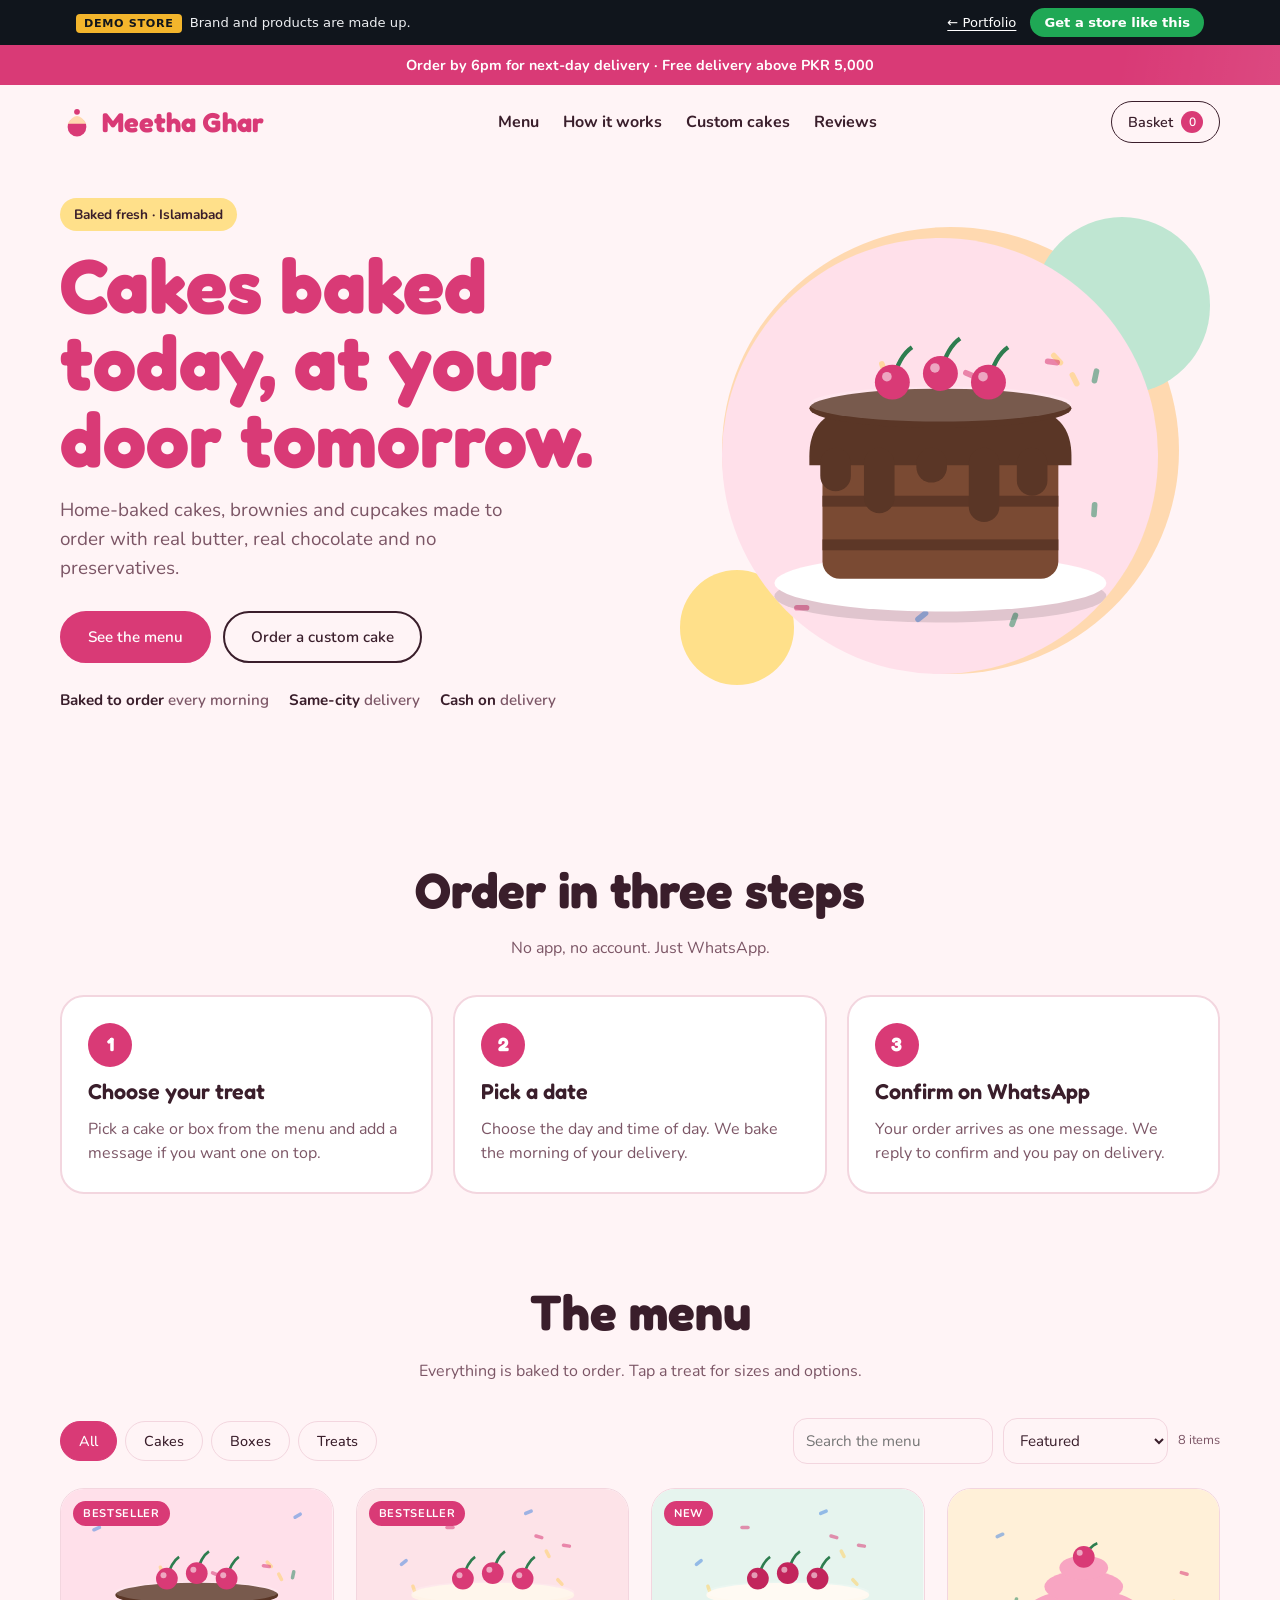
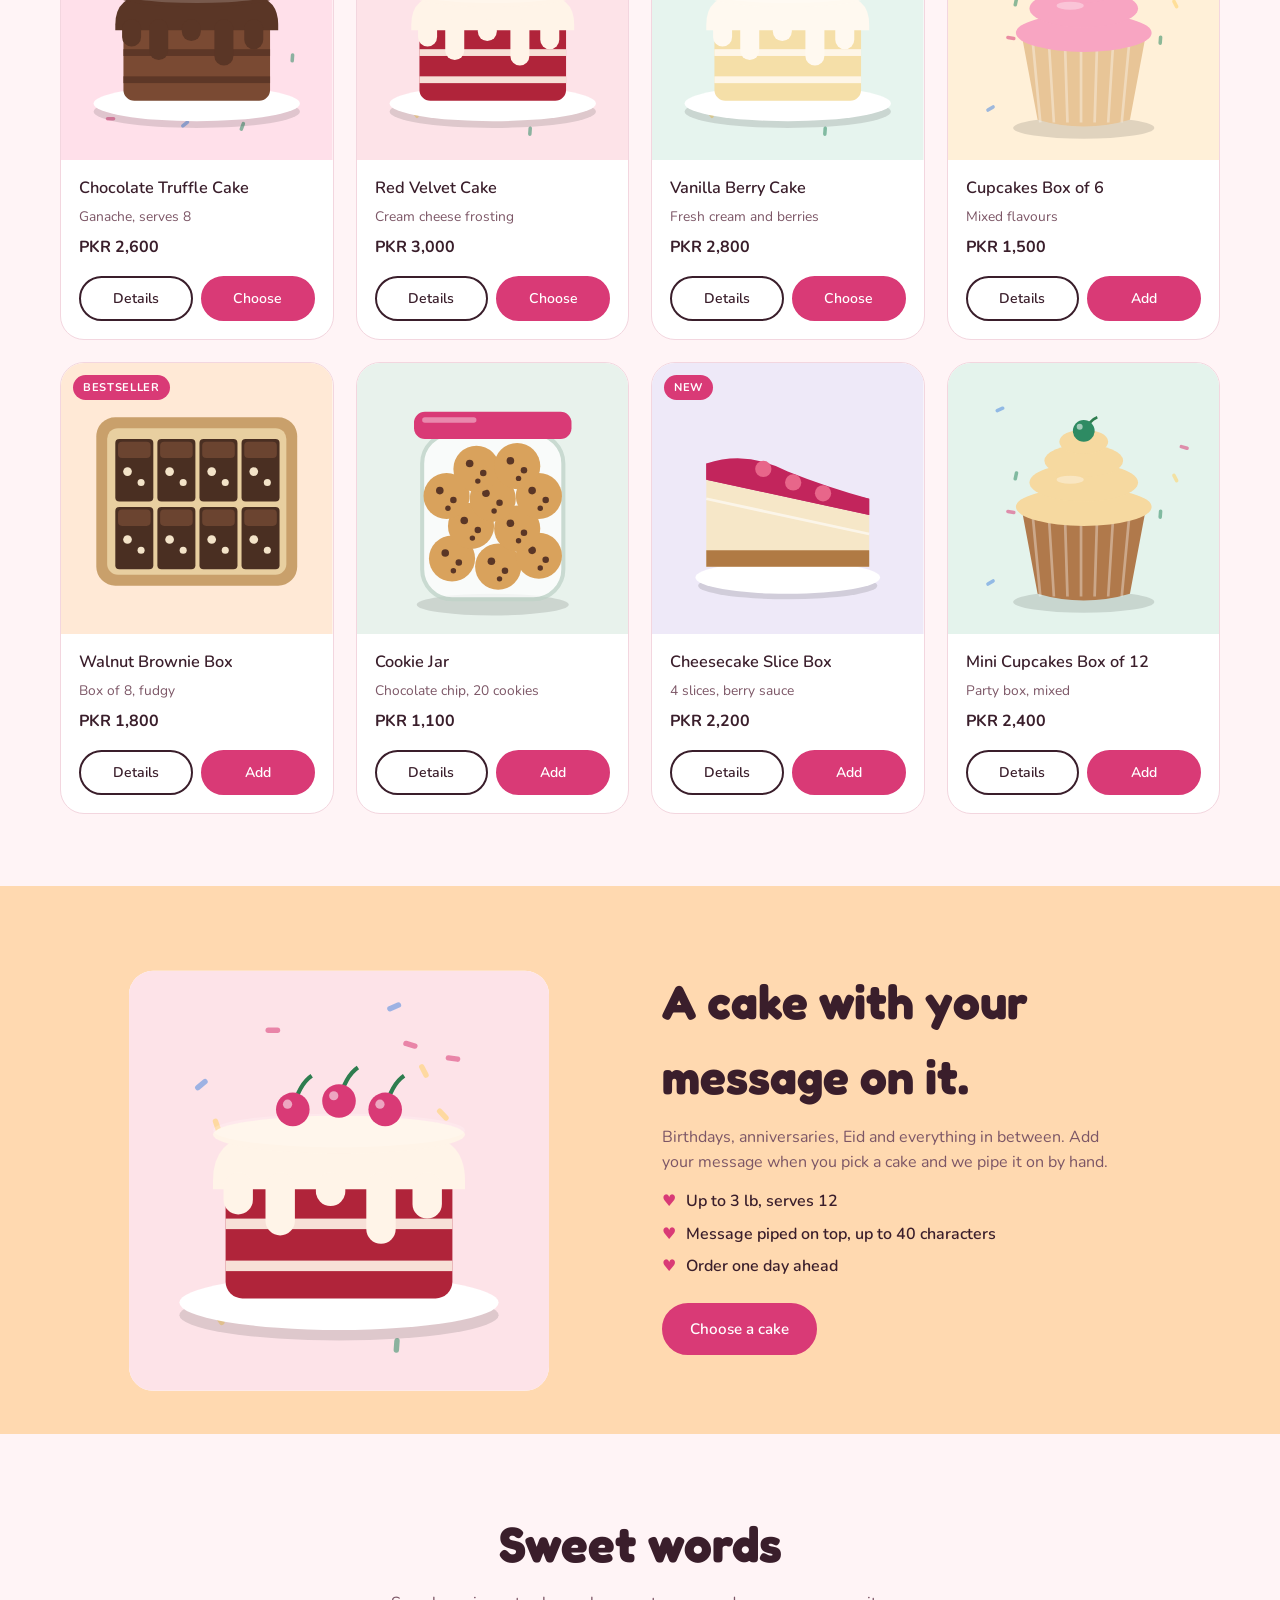
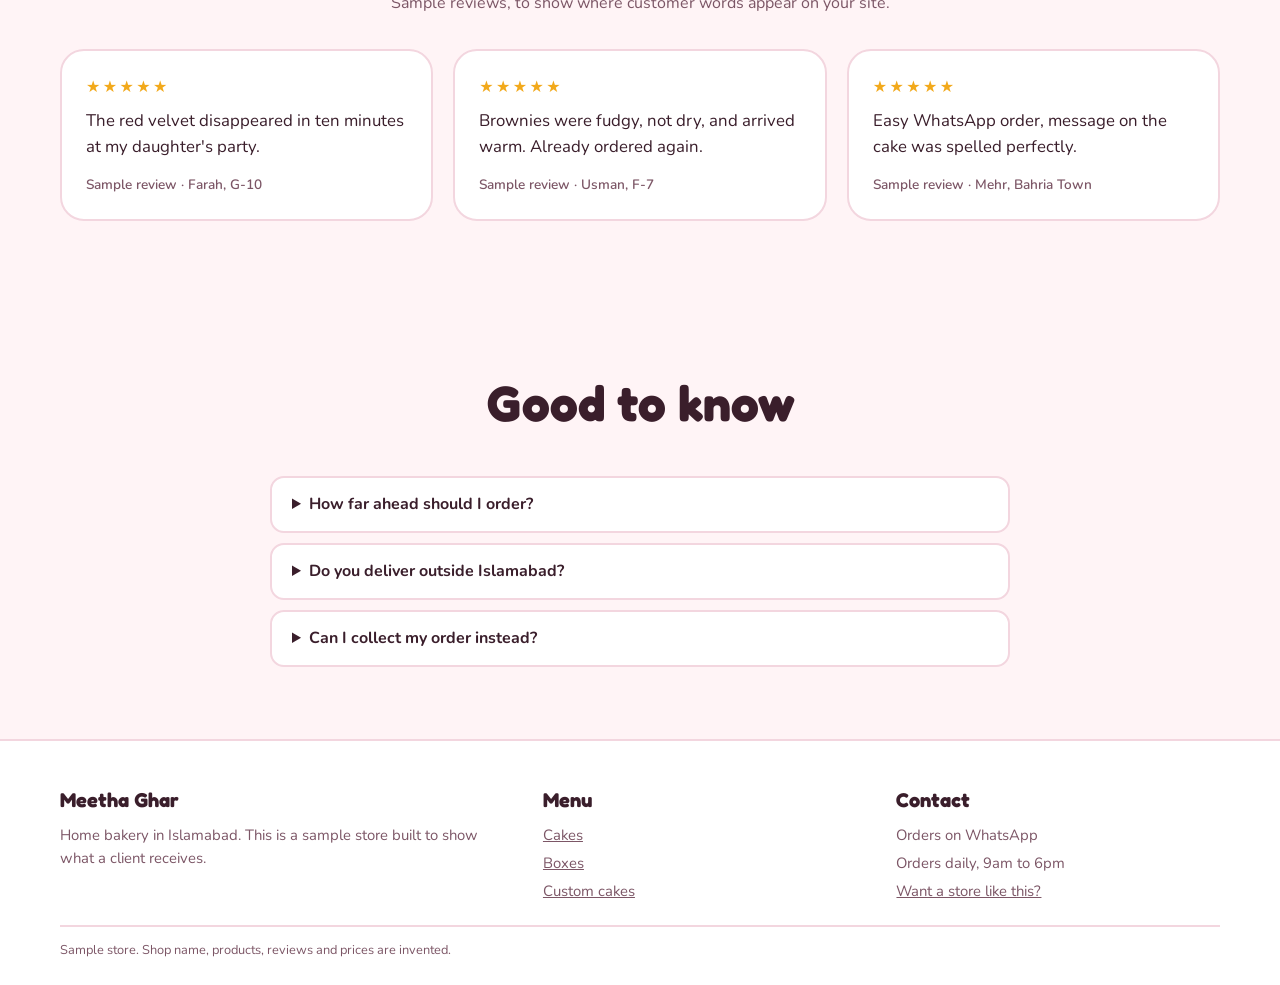
==== commit 2162e306: "add these files" ====
--- a/meetha-ghar.html
+++ b/meetha-ghar.html
@@ -4,6 +4,22 @@
 <meta charset="utf-8">
 <meta name="viewport" content="width=device-width, initial-scale=1, viewport-fit=cover">
 <title>Meetha Ghar | Demo store</title>
+<meta name="description" content="Demo home-food store with price by tray size. Customers choose items and one complete order arrives on WhatsApp.">
+<link rel="canonical" href="https://subash-portfolio.pages.dev/meetha-ghar.html">
+<meta property="og:type" content="website">
+<meta property="og:site_name" content="Subash">
+<meta property="og:title" content="Meetha Ghar: demo home-food store">
+<meta property="og:description" content="Try the cart: pick a tray size, add items, send one complete order to WhatsApp.">
+<meta property="og:url" content="https://subash-portfolio.pages.dev/meetha-ghar.html">
+<meta property="og:image" content="https://subash-portfolio.pages.dev/covers/meetha-ghar.jpg">
+<meta property="og:image:type" content="image/jpeg">
+<meta property="og:image:width" content="1200">
+<meta property="og:image:height" content="600">
+<meta property="og:image:alt" content="Meetha Ghar: demo home-food store">
+<meta name="twitter:card" content="summary_large_image">
+<meta name="twitter:title" content="Meetha Ghar: demo home-food store">
+<meta name="twitter:description" content="Try the cart: pick a tray size, add items, send one complete order to WhatsApp.">
+<meta name="twitter:image" content="https://subash-portfolio.pages.dev/covers/meetha-ghar.jpg">
 <link rel="icon" type="image/svg+xml" href="data:image/svg+xml,%3Csvg xmlns='http://www.w3.org/2000/svg' viewBox='0 0 64 64'%3E%3Crect width='64' height='64' rx='32' fill='%23D93A76'/%3E%3Ctext x='32' y='47' text-anchor='middle' font-family='Trebuchet MS,Arial,sans-serif' font-size='44' font-weight='bold' fill='%23FFFFFF'%3EM%3C/text%3E%3Ccircle cx='48' cy='15' r='6' fill='%23FFE08A'/%3E%3C/svg%3E">
 <link rel="preconnect" href="https://fonts.googleapis.com">
 <link rel="preconnect" href="https://fonts.gstatic.com" crossorigin>
@@ -101,19 +117,19 @@
 #toast.show{opacity:1;transform:translate(-50%,0)}
 @media(prefers-reduced-motion:reduce){*{transition:none!important;scroll-behavior:auto!important}}
 @media(max-width:640px){
-.hide-m{display:none!important}
+
 .sec{padding-block:36px!important}
 .grid{grid-template-columns:repeat(2,1fr);gap:12px}
-.card .ds{display:none}
+
 .card .info{padding:10px 12px 12px}
 .card .nm{font-size:.92rem}
 .card .pr{font-size:.92rem}
-.card .acts .btn.ghost{display:none}
+
 .card .acts{margin-top:8px}
 .card .acts .btn{padding:9px;font-size:.85rem}
 .card .tag{top:8px;left:8px;font-size:.62rem;padding:3px 8px}
 .toolbar{margin-bottom:16px;gap:10px}
-.tools{width:100%}.tools input{flex:1;width:auto}.tools select{max-width:46%}.tools #rcount{display:none}
+.tools{width:100%}.tools input{flex:1;width:auto}.tools select{max-width:46%}
 .chips{flex-wrap:nowrap;overflow-x:auto;max-width:100%;padding-bottom:4px}
 .chip{white-space:nowrap;padding:8px 14px}
 .cartbtn{padding:8px 12px}
@@ -192,14 +208,65 @@
 footer h4{font-family:var(--font-display);font-size:1.25rem;color:var(--ink);margin-bottom:8px}
 footer ul{list-style:none;padding:0;margin:0;display:grid;gap:5px}
 footer .tiny{font-size:.8rem;border-top:2px solid var(--line);padding-top:14px}
-@media(max-width:900px){.hero,.custom .wrap{grid-template-columns:1fr}.steps,.rev,footer .g{grid-template-columns:1fr}.top nav{display:none}}
-/*MOBILE*/@media(max-width:640px){.hero{padding-block:12px 28px;gap:18px}.hero h1{font-size:2.6rem;margin:12px 0 16px}.stage{max-width:280px}.hd{margin-bottom:20px}.hd h2{font-size:1.8rem}.hd p{display:none}.promo{font-size:.78rem}.top{padding-block:10px}footer{padding-block:22px}}
+@media(max-width:900px){.hero,.custom .wrap{grid-template-columns:1fr}.steps,.rev,footer .g{grid-template-columns:1fr}}
+/*MOBILE*/@media(max-width:640px){.hero{padding-block:12px 28px;gap:18px}.hero h1{font-size:2.6rem;margin:12px 0 16px}.stage{max-width:280px}.hd{margin-bottom:20px}.hd h2{font-size:1.8rem}.promo{font-size:.78rem}.top{padding-block:10px}footer{padding-block:22px}}
+</style>
+<script>(function(d){if(window.matchMedia&&matchMedia("(prefers-reduced-motion: reduce)").matches)return;d.classList.add("mo");setTimeout(function(){if(!window.__mo)d.classList.remove("mo")},5000)})(document.documentElement)</script>
+<link rel="stylesheet" href="assets/motion.css">
+<style id="motion-theme">
+
+/* ---- mobile parity: everything on the laptop view is also on the phone ---- */
+.demobar .in{flex-wrap:wrap}
+.demobar b{margin-right:8px!important}
+@media(max-width:900px){
+  .top nav{display:flex!important;order:3;grid-column:1/-1;width:100%;gap:20px;overflow-x:auto;white-space:nowrap;scrollbar-width:none;padding:2px 0 6px}
+  .top nav::-webkit-scrollbar{display:none}
+  html.mo header.mo-sticky .top nav{transition:max-height .35s var(--mo-ease),opacity .25s,padding .35s}
+  html.mo header.mo-sticky.stuck .top nav{max-height:0;opacity:0;padding:0;overflow:hidden;pointer-events:none}
+}
+@media(max-width:640px){
+  .card .acts{flex-direction:column;gap:8px}
+  .card .ds{display:block;font-size:.8rem}
+  .tools #rcount{display:block;flex-basis:100%}
+  .tools{flex-wrap:wrap}
+}
+
+
+:root{--mo-accent:var(--accent);--mo-glow:rgba(255,255,255,.2)}
+html.mo .logo svg{animation:mo-pop .8s var(--mo-pop) .1s backwards;transition:rotate .4s var(--mo-pop)}
+html.mo .logo:hover svg{rotate:-14deg}
+/* springy headline */
+html.mo .hero h1.is-in .wi{animation-name:mo-word-pop;animation-timing-function:var(--mo-pop);animation-duration:.9s}
+@keyframes mo-word-pop{from{opacity:0;transform:translateY(.8em) scale(.6) rotate(-6deg);filter:blur(4px)}}
+html.mo .badge{display:inline-block}
+html.mo .badge.is-in{animation:mo-zoom .7s var(--mo-pop) backwards,mo-wiggle 5s ease-in-out 2.5s infinite}
+/* floating blobs and a bobbing cake */
+html.mo .stage .b1{animation:mo-morph 13s ease-in-out infinite}
+html.mo .stage .b2{animation:mo-bob 6s ease-in-out infinite}
+html.mo .stage .b3{animation:mo-bob 8s ease-in-out -2s infinite reverse}
+html.mo .stage .cake{animation:mo-cake 8s ease-in-out infinite}
+@keyframes mo-morph{0%,100%{border-radius:50%}33%{border-radius:58% 42% 52% 48%/48% 56% 44% 52%}66%{border-radius:44% 56% 46% 54%/56% 44% 56% 44%}}
+@keyframes mo-cake{50%{translate:0 -12px;rotate:3deg}}
+/* bouncy cards */
+html.mo .card{transition:transform .5s var(--mo-pop),box-shadow .3s,border-color .3s}
+html.mo .card:hover{transform:translateY(-8px) rotate(-1deg);box-shadow:0 22px 36px -22px rgba(217,58,118,.5);border-color:var(--accent)}
+html.mo .card .art svg{transition:transform .5s var(--mo-pop)}
+html.mo .card:hover .art svg{transform:scale(1.08) rotate(2deg)}
+html.mo .step{transition:translate .45s var(--mo-pop),rotate .45s var(--mo-pop),border-color .3s}
+html.mo .step:hover{translate:0 -6px;rotate:-1.2deg;border-color:var(--accent)}
+html.mo .step.is-in .n{animation:mo-pop .7s var(--mo-pop) calc(var(--d,0s) + .25s) backwards}
+html.mo .custom li::before{display:inline-block;animation:mo-beat 1.8s ease-in-out infinite}
+html.mo .custom li:nth-child(2)::before{animation-delay:.3s}
+html.mo .custom li:nth-child(3)::before{animation-delay:.6s}
+@keyframes mo-beat{0%,100%{transform:scale(1)}15%{transform:scale(1.4)}30%{transform:scale(1)}45%{transform:scale(1.2)}}
+html.mo .promo{background-image:linear-gradient(100deg,transparent 35%,rgba(255,255,255,.22) 50%,transparent 65%);background-size:250% 100%;background-repeat:no-repeat;animation:mo-shimmer 7s linear infinite}
+
 </style>
 </head>
 <body>
 <div class="demobar"><div class="in"><span><b>Demo store</b><span class="hide-m">Brand and products are made up.</span></span><span class="r"><a href="index.html">&larr; Portfolio</a><a class="get" href="https://wa.me/923293997234?text=Assalam%20o%20Alaikum%20Subash%2C%20I%20saw%20your%20demo%20store.%20I%20want%20an%20order-ready%20store." target="_blank" rel="noopener">Get a store like this</a></span></div></div>
 <div class="promo pad">Order by 6pm for next-day delivery &middot; Free delivery above PKR 5,000</div>
-<header class="pad"><div class="wrap top">
+<header class="pad mo-sticky"><div class="wrap top">
   <div class="logo"><svg viewBox="0 0 40 40" aria-hidden="true"><circle cx="20" cy="26" r="11" fill="#D93A76"/><path d="M9 22 Q20 4 31 22 Z" fill="#FFD9B0"/><circle cx="20" cy="8" r="3.4" fill="#D93A76"/></svg>Meetha Ghar</div>
   <nav aria-label="Main"><a href="#menu">Menu</a><a href="#how">How it works</a><a href="#custom">Custom cakes</a><a href="#reviews">Reviews</a></nav>
   <button class="cartbtn" type="button" data-cart-open>Basket <span class="cartcount">0</span></button>
@@ -207,18 +274,18 @@
 
 <div class="pad"><div class="wrap hero">
   <div>
-    <span class="badge">Baked fresh &middot; Islamabad</span>
-    <h1>Cakes baked <span>today,</span> at your door tomorrow.</h1>
-    <p class="lead hide-m">Home-baked cakes, brownies and cupcakes made to order with real butter, real chocolate and no preservatives.</p>
-    <div class="cta"><a class="btn" href="#menu">See the menu</a><a class="btn ghost hide-m" href="#custom">Order a custom cake</a></div>
-    <div class="meta hide-m"><span><b>Baked to order</b> every morning</span><span><b>Same-city</b> delivery</span><span><b>Cash on</b> delivery</span></div>
+    <span class="badge" data-rv="zoom">Baked fresh &middot; Islamabad</span>
+    <h1 data-split style="--d:.15s">Cakes baked <span>today,</span> at your door tomorrow.</h1>
+    <p class="lead hide-m" data-rv style="--d:.6s">Home-baked cakes, brownies and cupcakes made to order with real butter, real chocolate and no preservatives.</p>
+    <div class="cta" data-rv style="--d:.75s"><a class="btn" href="#menu">See the menu</a><a class="btn ghost hide-m" href="#custom">Order a custom cake</a></div>
+    <div class="meta hide-m" data-rv style="--d:.9s"><span><b>Baked to order</b> every morning</span><span><b>Same-city</b> delivery</span><span><b>Cash on</b> delivery</span></div>
   </div>
-  <div class="stage" aria-hidden="true"><div class="blob b1"></div><div class="blob b2"></div><div class="blob b3"></div><div class="cake" id="heroArt"></div></div>
+  <div class="stage" aria-hidden="true" data-rv="zoom" data-tilt style="--d:.3s"><div class="blob b1"></div><div class="blob b2"></div><div class="blob b3"></div><div class="cake" id="heroArt"></div></div>
 </div></div>
 
 <section class="sec pad hide-m" id="how"><div class="wrap">
-  <div class="hd"><h2>Order in three steps</h2><p>No app, no account. Just WhatsApp.</p></div>
-  <div class="steps">
+  <div class="hd"><h2 data-split>Order in three steps</h2><p data-rv style="--d:.25s">No app, no account. Just WhatsApp.</p></div>
+  <div class="steps" data-rv-group="up">
     <div class="step"><div class="n">1</div><h3>Choose your treat</h3><p>Pick a cake or box from the menu and add a message if you want one on top.</p></div>
     <div class="step"><div class="n">2</div><h3>Pick a date</h3><p>Choose the day and time of day. We bake the morning of your delivery.</p></div>
     <div class="step"><div class="n">3</div><h3>Confirm on WhatsApp</h3><p>Your order arrives as one message. We reply to confirm and you pay on delivery.</p></div>
@@ -226,18 +293,18 @@
 </div></section>
 
 <section class="sec pad" id="menu" style="padding-top:8px"><div class="wrap">
-  <div class="hd"><h2>The menu</h2><p>Everything is baked to order. Tap a treat for sizes and options.</p></div>
+  <div class="hd"><h2 data-split>The menu</h2><p data-rv style="--d:.25s">Everything is baked to order. Tap a treat for sizes and options.</p></div>
   <div class="toolbar">
     <div class="chips" id="cats" role="group" aria-label="Categories"></div>
     <div class="tools"><input id="q" type="search" placeholder="Search the menu" aria-label="Search"><select id="sort" aria-label="Sort"><option value="featured">Featured</option><option value="low">Price: low to high</option><option value="high">Price: high to low</option><option value="name">Name</option></select><span id="rcount" class="hint" style="align-self:center"></span></div>
   </div>
-  <div class="grid" id="grid"></div>
+  <div class="grid" id="grid" data-rv-live></div>
 </div></section>
 
 <div class="custom pad hide-m" id="custom"><div class="wrap">
-  <div class="pic" id="customArt" aria-hidden="true"></div>
+  <div class="pic" id="customArt" aria-hidden="true" data-rv="spin" data-parallax=".05"></div>
   <div>
-    <h2>A cake with your message on it.</h2>
+    <h2 data-split>A cake with your message on it.</h2>
     <p>Birthdays, anniversaries, Eid and everything in between. Add your message when you pick a cake and we pipe it on by hand.</p>
     <ul><li>Up to 3 lb, serves 12</li><li>Message piped on top, up to 40 characters</li><li>Order one day ahead</li></ul>
     <button class="btn" type="button" data-filter="Cakes">Choose a cake</button>
@@ -245,17 +312,17 @@
 </div></div>
 
 <section class="sec pad hide-m" id="reviews"><div class="wrap">
-  <div class="hd"><h2>Sweet words</h2><p>Sample reviews, to show where customer words appear on your site.</p></div>
-  <div class="rev">
-    <figure><div class="st" aria-label="5 stars">&#9733;&#9733;&#9733;&#9733;&#9733;</div><blockquote>The red velvet disappeared in ten minutes at my daughter's party.</blockquote><figcaption>Sample review &middot; Farah, G-10</figcaption></figure>
-    <figure><div class="st" aria-label="5 stars">&#9733;&#9733;&#9733;&#9733;&#9733;</div><blockquote>Brownies were fudgy, not dry, and arrived warm. Already ordered again.</blockquote><figcaption>Sample review &middot; Usman, F-7</figcaption></figure>
-    <figure><div class="st" aria-label="5 stars">&#9733;&#9733;&#9733;&#9733;&#9733;</div><blockquote>Easy WhatsApp order, message on the cake was spelled perfectly.</blockquote><figcaption>Sample review &middot; Mehr, Bahria Town</figcaption></figure>
+  <div class="hd"><h2 data-split>Sweet words</h2><p data-rv style="--d:.25s">Sample reviews, to show where customer words appear on your site.</p></div>
+  <div class="rev" data-rv-group="zoom">
+    <figure><div class="st" aria-label="5 stars" data-chars>&#9733;&#9733;&#9733;&#9733;&#9733;</div><blockquote>The red velvet disappeared in ten minutes at my daughter's party.</blockquote><figcaption>Sample review &middot; Farah, G-10</figcaption></figure>
+    <figure><div class="st" aria-label="5 stars" data-chars>&#9733;&#9733;&#9733;&#9733;&#9733;</div><blockquote>Brownies were fudgy, not dry, and arrived warm. Already ordered again.</blockquote><figcaption>Sample review &middot; Usman, F-7</figcaption></figure>
+    <figure><div class="st" aria-label="5 stars" data-chars>&#9733;&#9733;&#9733;&#9733;&#9733;</div><blockquote>Easy WhatsApp order, message on the cake was spelled perfectly.</blockquote><figcaption>Sample review &middot; Mehr, Bahria Town</figcaption></figure>
   </div>
 </div></section>
 
 <section class="sec pad hide-m"><div class="wrap">
-  <div class="hd"><h2>Good to know</h2></div>
-  <div class="faq">
+  <div class="hd"><h2 data-split>Good to know</h2></div>
+  <div class="faq" data-rv-group>
     <details class="q"><summary>How far ahead should I order?</summary><p>One day ahead for everything on the menu. Custom messages and 3 lb cakes are best ordered two days ahead.</p></details>
     <details class="q"><summary>Do you deliver outside Islamabad?</summary><p>This sample bakery delivers within the city. Your own store can list the areas you cover.</p></details>
     <details class="q"><summary>Can I collect my order instead?</summary><p>Yes. Choose a time slot at checkout and write "pick-up" in your address.</p></details>
@@ -273,7 +340,7 @@
 
 <script>
 var SHOP = {
-  name: "Meetha Ghar", pre: "MG", cur: "PKR", wa: "923293997234", sheet: "https://script.google.com/macros/s/AKfycby32xlEM5TTTcPvf2_DS7FSCnjM9TlTTdYM8v_VHYBUdrWShXa66M9qAwtlhDIrZPawCg/exec", /* paste your Google Apps Script web app URL between the quotes */ freeOver: 5000, fee: 200,
+  name: "Meetha Ghar", pre: "MG", cur: "PKR", wa: "923293997234", sheet: "https://script.google.com/macros/s/AKfycby6vAV6O2NiDX8mYR0F7gRGP2HXCmG4rAVfvkrf_P-CS829QAtrC0KEpXza76Aw2Wt7/exec", /* paste your Google Apps Script web app URL between the quotes */ freeOver: 5000, fee: 200,
   cats: ["All", "Cakes", "Boxes", "Treats"],
   fields: [{ id: "date", label: "Delivery date", type: "date", req: true }, { id: "slot", label: "Time of day", type: "select", choices: ["Morning", "Afternoon", "Evening"] }],
   products: [
@@ -570,5 +637,7 @@
 })();
 </script>
 
+<script>window.MOTION={burst:true};</script>
+<script src="assets/motion.js"></script>
 </body>
 </html>
--- a/assets/motion.css
+++ b/assets/motion.css
@@ -0,0 +1,190 @@
+/* =====================================================================
+   motion.css  -  shared animation layer for Subash's portfolio + demo stores
+   - Everything is gated behind html.mo (added only when the visitor has NOT
+     asked their device for reduced motion, and removed again if anything fails).
+   - Only transform / opacity / clip-path are animated, so it stays smooth on
+     budget phones.
+   - Reveal animations use "backwards" fill so they never lock a transform and
+     hover effects keep working afterwards.
+   ===================================================================== */
+
+@property --ang { syntax: "<angle>"; inherits: false; initial-value: 0deg; }
+
+:root {
+  --mo-ease: cubic-bezier(.2, .8, .2, 1);
+  --mo-pop: cubic-bezier(.34, 1.56, .64, 1);
+  interpolate-size: allow-keywords;
+}
+html { scroll-padding-top: 72px; }
+
+/* ---------- scroll reveal ---------- */
+html.mo [data-rv]:not(.is-in),
+html.mo [data-rv-group] > *:not(.is-in) { opacity: 0; }
+
+html.mo [data-rv].is-in { animation: mo-up .9s var(--mo-ease) var(--d, 0s) backwards; }
+html.mo [data-rv="fade"].is-in  { animation-name: mo-fade; }
+html.mo [data-rv="zoom"].is-in  { animation-name: mo-zoom; }
+html.mo [data-rv="left"].is-in  { animation-name: mo-left; }
+html.mo [data-rv="right"].is-in { animation-name: mo-right; }
+html.mo [data-rv="spin"].is-in  { animation-name: mo-spin-in; animation-timing-function: var(--mo-pop); animation-duration: 1.1s; }
+html.mo [data-rv="clip"].is-in  { animation-name: mo-clip; animation-duration: 1.25s; }
+
+@keyframes mo-up      { from { opacity: 0; transform: translate3d(0, 34px, 0); } }
+@keyframes mo-fade    { from { opacity: 0; } }
+@keyframes mo-zoom    { from { opacity: 0; transform: scale(.92); } }
+@keyframes mo-left    { from { opacity: 0; transform: translate3d(-40px, 0, 0); } }
+@keyframes mo-right   { from { opacity: 0; transform: translate3d(40px, 0, 0); } }
+@keyframes mo-spin-in { from { opacity: 0; transform: scale(.8) rotate(-8deg); } }
+@keyframes mo-clip    { from { clip-path: inset(0 0 100% 0); } to { clip-path: inset(0 0 0 0); } }
+@keyframes mo-pop     { from { opacity: 0; transform: scale(.2) rotate(-30deg); } }
+@keyframes mo-up-sm   { from { opacity: 0; transform: translate3d(0, 14px, 0); } }
+@keyframes mo-left-sm { from { opacity: 0; transform: translate3d(22px, 0, 0); } }
+
+/* ---------- headline word reveal ---------- */
+html.mo [data-split]:not([data-split-done]) { opacity: 0; }
+html.mo [data-split] .wi {
+  display: inline-block; opacity: 0;
+  transform: translate3d(0, .55em, 0); filter: blur(8px);
+}
+html.mo [data-split].is-in .wi {
+  opacity: 1; transform: none; filter: none;
+  animation: mo-word 1s var(--mo-ease) calc(var(--d, 0s) + var(--i) * 70ms) backwards;
+}
+@keyframes mo-word {
+  from { opacity: 0; transform: translate3d(0, .55em, 0) rotate(2deg); filter: blur(8px); }
+}
+
+/* ---------- per-character pop (stars etc.) ---------- */
+html.mo [data-chars] .ch { display: inline-block; }
+html.mo [data-chars]:not(.is-in) .ch { opacity: 0; }
+html.mo [data-chars].is-in .ch {
+  animation: mo-pop .6s var(--mo-pop) calc(var(--d, 0s) + var(--i) * 90ms) backwards;
+}
+
+/* ---------- scroll progress bar ---------- */
+.mo-bar {
+  position: fixed; inset: 0 0 auto 0; height: 3px; z-index: 999;
+  transform-origin: 0 50%; transform: scaleX(0); pointer-events: none;
+  background: var(--mo-accent, var(--accent, currentColor));
+}
+
+/* ---------- buttons: press + shine sweep ---------- */
+html.mo .btn {
+  position: relative; overflow: hidden; isolation: isolate;
+  transition: transform .25s var(--mo-ease), filter .2s, box-shadow .25s, background .25s, color .25s;
+}
+html.mo .btn::after {
+  content: ""; position: absolute; inset: 0; z-index: -1; pointer-events: none;
+  background: linear-gradient(105deg, transparent 35%, rgba(255, 255, 255, .32) 50%, transparent 65%);
+  transform: translateX(-120%); transition: transform .8s var(--mo-ease);
+}
+html.mo .btn:hover::after { transform: translateX(120%); }
+html.mo .btn:active { transform: scale(.97); }
+
+/* ---------- sticky header (stores) ---------- */
+html.mo header.mo-sticky { position: sticky; top: 0; z-index: 35; transition: background .3s, box-shadow .3s; }
+html.mo header.mo-sticky.stuck {
+  background: color-mix(in srgb, var(--bg) 84%, transparent);
+  -webkit-backdrop-filter: blur(14px) saturate(1.4); backdrop-filter: blur(14px) saturate(1.4);
+  box-shadow: 0 1px 0 var(--line);
+}
+
+/* animated nav underline (stores) */
+html.mo .top nav a { position: relative; }
+html.mo .top nav a::after {
+  content: ""; position: absolute; left: 0; right: 0; bottom: -4px; height: 2px;
+  background: var(--mo-accent, currentColor);
+  transform: scaleX(0); transform-origin: right; transition: transform .35s var(--mo-ease);
+}
+html.mo .top nav a:hover::after { transform: scaleX(1); transform-origin: left; }
+html.mo .top nav a:hover { text-decoration: none; }
+
+/* ---------- 3D tilt / spotlight / magnet ---------- */
+html.mo [data-tilt] {
+  transform: perspective(900px) rotateX(var(--rx, 0deg)) rotateY(var(--ry, 0deg));
+  transition: transform .3s var(--mo-ease);
+}
+html.mo .spot { position: relative; }
+html.mo .spot::after {
+  content: ""; position: absolute; inset: 0; pointer-events: none; border-radius: inherit;
+  opacity: 0; transition: opacity .35s;
+  background: radial-gradient(420px circle at var(--mx, 50%) var(--my, 50%), var(--mo-glow, rgba(255, 255, 255, .12)), transparent 45%);
+}
+html.mo .spot:hover::after { opacity: 1; }
+html.mo [data-magnet] { transition: translate .45s var(--mo-ease), transform .25s var(--mo-ease), filter .2s; }
+
+/* ---------- store: cart feedback ---------- */
+html.mo .cartcount.bump { animation: mo-bump .55s var(--mo-pop); }
+html.mo .cartbtn.ping   { animation: mo-wiggle .6s ease; }
+@keyframes mo-bump   { 0% { transform: scale(1); } 40% { transform: scale(1.7); } 100% { transform: scale(1); } }
+@keyframes mo-wiggle { 20% { transform: rotate(-6deg); } 40% { transform: rotate(5deg); } 60% { transform: rotate(-3deg); } 80% { transform: rotate(2deg); } }
+
+.mo-fly {
+  position: fixed; left: 0; top: 0; z-index: 200; pointer-events: none; overflow: hidden;
+  border-radius: var(--radius, 12px); background: var(--surface, #fff);
+  box-shadow: 0 14px 34px rgba(0, 0, 0, .35); will-change: transform;
+}
+.mo-fly svg { width: 100%; height: 100%; display: block; }
+.mo-conf { position: fixed; left: 0; top: 0; z-index: 210; pointer-events: none; border-radius: 50%; will-change: transform; }
+
+/* ---------- store: product cards, chips, options ---------- */
+html.mo .card { transition: transform .35s var(--mo-ease), box-shadow .35s, border-color .3s; }
+html.mo .card:hover { transform: translateY(-6px); }
+html.mo .chip, html.mo .opt { transition: background .25s, color .25s, border-color .25s, transform .2s; }
+html.mo .chip:active, html.mo .opt:active { transform: scale(.95); }
+html.mo .obar.on { animation: mo-bar-in .5s var(--mo-ease); }
+@keyframes mo-bar-in { from { transform: translateY(100%); } }
+
+/* ---------- store: drawer, modal, toast ---------- */
+html.mo #drawer { transition: transform .55s var(--mo-ease), visibility 0s linear .55s; }
+html.mo #drawer.open { transition: transform .55s var(--mo-ease), visibility 0s; }
+html.mo #backdrop { transition: opacity .4s, backdrop-filter .4s, -webkit-backdrop-filter .4s; }
+html.mo #backdrop.open { -webkit-backdrop-filter: blur(4px); backdrop-filter: blur(4px); }
+html.mo #drawer.enter .ln { animation: mo-left-sm .6s var(--mo-ease) backwards; animation-delay: calc(var(--k, 0) * 70ms + .2s); }
+html.mo #drawer.enter .ln:nth-child(1) { --k: 0; }
+html.mo #drawer.enter .ln:nth-child(2) { --k: 1; }
+html.mo #drawer.enter .ln:nth-child(3) { --k: 2; }
+html.mo #drawer.enter .ln:nth-child(4) { --k: 3; }
+html.mo #drawer.enter .ln:nth-child(5) { --k: 4; }
+html.mo #drawer.enter .ln:nth-child(n+6) { --k: 5; }
+html.mo #drawer.enter .dfoot { animation: mo-up-sm .6s var(--mo-ease) .3s backwards; }
+
+html.mo #modal.open .mbox { animation: mo-sheet .55s var(--mo-ease); }
+html.mo #modal.open .mart svg { animation: mo-kb-out 1.4s var(--mo-ease); }
+@keyframes mo-sheet { from { opacity: 0; transform: translateY(44px) scale(.97); } }
+@keyframes mo-sheet-m { from { transform: translateY(100%); } }
+@keyframes mo-kb-out { from { transform: scale(1.18); } }
+@media (max-width: 720px) { html.mo #modal.open .mbox { animation-name: mo-sheet-m; } }
+
+html.mo #toast { transition: opacity .3s, transform .55s var(--mo-pop); }
+
+/* ---------- native <details> open/close (Chrome/Edge/Safari 18+, ignored elsewhere) ---------- */
+html.mo details::details-content {
+  block-size: 0; overflow: clip;
+  transition: block-size .4s var(--mo-ease), content-visibility .4s allow-discrete;
+}
+html.mo details[open]::details-content { block-size: auto; }
+
+/* ---------- shared keyframes for page-specific CSS ---------- */
+@keyframes mo-bob     { 50% { translate: 0 -10px; } }
+@keyframes mo-shimmer { from { background-position: 120% 0; } to { background-position: -130% 0; } }
+@keyframes mo-sweep   { 0% { transform: translateX(-120%); } 30%, 100% { transform: translateX(120%); } }
+@keyframes mo-kb      { to { transform: scale(1.12); } }
+@keyframes mo-marq    { to { transform: translateX(-50%); } }
+@keyframes mo-grad    { 0%, 100% { background-position: 0% 50%; } 50% { background-position: 100% 50%; } }
+
+/* ---------- sparkles (jewellery) ---------- */
+.mo-sp {
+  position: absolute; width: var(--s, 10px); height: var(--s, 10px); pointer-events: none; opacity: 0;
+  background: var(--mo-sparkle, #fff);
+  clip-path: polygon(50% 0, 62% 38%, 100% 50%, 62% 62%, 50% 100%, 38% 62%, 0 50%, 38% 38%);
+  animation: mo-twinkle var(--t, 3s) ease-in-out var(--dl, 0s) infinite;
+}
+@keyframes mo-twinkle {
+  0%, 100% { opacity: 0; transform: scale(.2) rotate(0deg); }
+  50% { opacity: 1; transform: scale(1) rotate(45deg); }
+}
+
+@media (prefers-reduced-motion: reduce) {
+  .mo-sp, .mo-bar { display: none; }
+}
